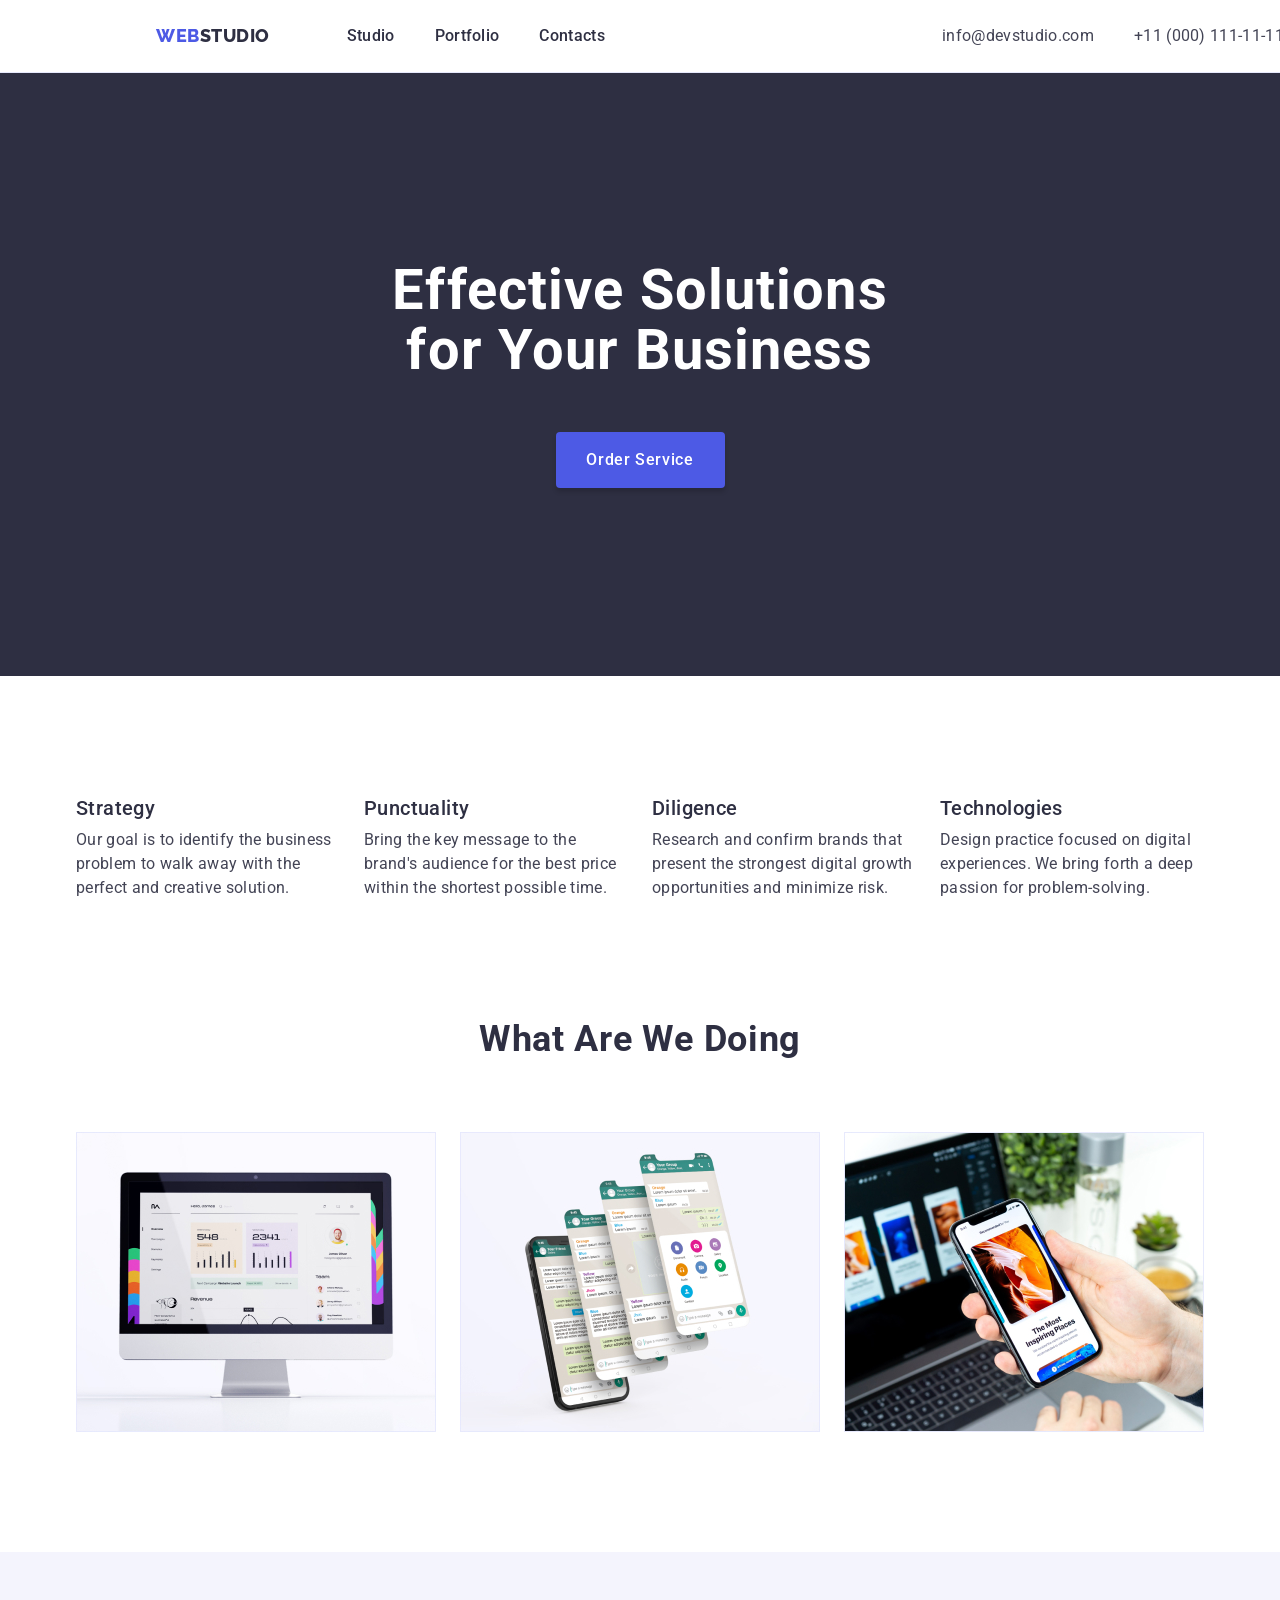
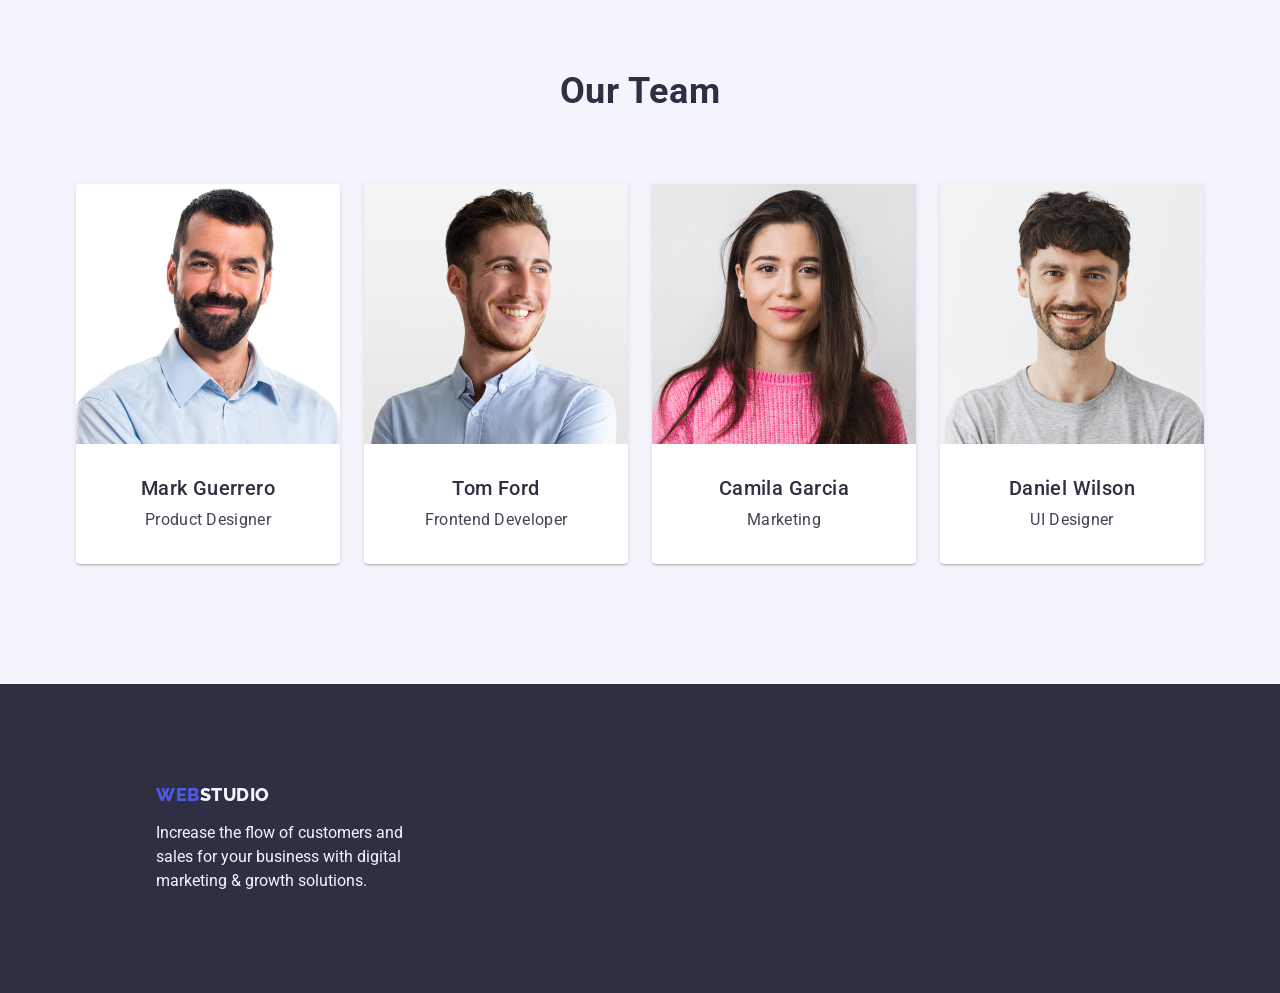
==== index.html @ f2a51d84 "Initial commit" ====
<!DOCTYPE html>
<html lang="en">
  <head>
    <meta charset="UTF-8" />
    <meta http-equiv="X-UA-Compatible" content="IE=edge" />
    <meta name="viewport" content="width=device-width, initial-scale=1.0" />
    <title>Document</title>
    <link rel="preconnect" href="https://fonts.googleapis.com" />
    <link rel="preconnect" href="https://fonts.gstatic.com" crossorigin />
    <link
      href="https://fonts.googleapis.com/css2?family=Montserrat:wght@400;700&family=Raleway:wght@800&family=Roboto:wght@400;500;700&display=swap"
      rel="stylesheet"
    />
    <link
      rel="stylesheet"
      href="https://cdnjs.cloudflare.com/ajax/libs/modern-normalize/1.0.0/modern-normalize.min.css"
    />

    <link rel="stylesheet" href="./css/styles.css" />
  </head>
  <body>
    <header class="header">
      <div class="container header-flex">
        <nav class="nav-flex">
          <a class="nav logo link" href="./index.html">
            Web<span class="studio">Studio</span>
          </a>
          <ul class="list menu-flex">
            <li>
              <a class="nav link" href="./index.html">Studio</a>
            </li>
            <li>
              <a class="nav link" href="./portfolio.html">Portfolio</a>
            </li>
            <li>
              <a class="nav link" href="">Contacts</a>
            </li>
          </ul>
        </nav>
        <address class="address address-flex">
          <ul class="list address-flex">
            <li>
              <a class="address link nav" href="mailto:info@devstudio.com">
                info@devstudio.com</a
              >
            </li>
            <li>
              <a class="address link nav" href="tel:+110001111111">
                +11 (000) 111-11-11
              </a>
            </li>
          </ul>
        </address>
      </div>
    </header>
    <main>
      <section class="hero">
        <div class="container">
          <h1 class="slogan">Effective Solutions for Your Business</h1>
          <button class="button" type="button">Order Service</button>
        </div>
      </section>
      <section class="feature">
        <div class="container">
          <h2 hidden class="about">About</h2>
          <ul class="list about-flex">
            <li class="feature-list">
              <h3 class="subtitle">Strategy</h3>
              <p class="text">
                Our goal is to identify the business problem to walk away with
                the perfect and creative solution.
              </p>
            </li>
            <li class="feature-list">
              <h3 class="subtitle">Punctuality</h3>
              <p class="text">
                Bring the key message to the brand's audience for the best price
                within the shortest possible time.
              </p>
            </li>
            <li class="feature-list">
              <h3 class="subtitle">Diligence</h3>
              <p class="text">
                Research and confirm brands that present the strongest digital
                growth opportunities and minimize risk.
              </p>
            </li>
            <li class="feature-list">
              <h3 class="subtitle">Technologies</h3>
              <p class="text">
                Design practice focused on digital experiences. We bring forth a
                deep passion for problem-solving.
              </p>
            </li>
          </ul>
        </div>
      </section>
      <section class="what">
        <div class="container">
          <h2 class="mein-text">What are we doing</h2>
          <ul class="list">
            <li class="what-list">
              <img src="./images/Rectangle71.jpg" alt="computer" width="360" />
            </li>
            <li class="what-list">
              <img
                src="./images/Rectangle71(1).jpg"
                alt="telephones"
                width="360"
              />
            </li>
            <li class="what-list">
              <img src="./images/Rectangle71(2).jpg" alt="phone" width="360" />
            </li>
          </ul>
        </div>
      </section>
      <section class="section-three">
        <div class="container">
          <h2 class="mein-text">Our Team</h2>
          <ul class="list">
            <li class="fotos">
              <img src="./images/img.jpg" alt="Mark-Guerrero" width="264" />
              <div class="team-card">
                <h3 class="subtitle">Mark Guerrero</h3>
                <p class="team-text">Product Designer</p>
              </div>
            </li>
            <li class="fotos">
              <img src="./images/img(1).jpg" alt="Tom-Ford" width="264" />
              <div class="team-card">
                <h3 class="subtitle">Tom Ford</h3>
                <p class="team-text">Frontend Developer</p>
              </div>
            </li>
            <li class="fotos">
              <img src="./images/img(2).jpg" alt="Camila-Garcia" width="264" />
              <div class="team-card">
                <h3 class="subtitle">Camila Garcia</h3>
                <p class="team-text">Marketing</p>
              </div>
            </li>
            <li class="fotos">
              <img src="./images/img(3).jpg" alt="Daniez-Wilson" width="264" />
              <div class="team-card">
                <h3 class="subtitle">Daniel Wilson</h3>
                <p class="team-text">UI Designer</p>
              </div>
            </li>
          </ul>
        </div>
      </section>
    </main>
    <footer class="footer">
      <div class="container">
        <a class="nav logo link" href="./index.html">
          Web<span class="studio">Studio</span>
        </a>
        <p class="footer-text">
          Increase the flow of customers and sales for your business with
          digital marketing & growth solutions.
        </p>
      </div>
    </footer>
  </body>
</html>
---- css/styles.css ----
:root {
  --head-color: #2e2f42;
  --text-color: #434455;
  --button-color: #4d5ae5;
  --fon-color: #2e2f42;
  --border: #e7e9fc;
}

body {
  background: #ffffff;
  font-family: "Roboto", sans-serif;
  color: var(--text-color);
}
html {
  box-sizing: border-box;
}
*,
*::before,
*::after {
  box-sizing: inherit;
}
h1,
h2,
h3,
h4,
h5,
h6,
p,
ul {
  margin: 0%;
  padding: 0%;
}
.container {
  max-width: 1158px;
  padding-left: 15px;
  padding-right: 15px;
  margin: 0 auto;
}
img {
  display: block;
  max-width: 100%;
}
header {
  /* padding: 24px 0; */
  min-width: 1440px;
}
.header {
  border-bottom: 1px solid #e7e9fc;
  padding: 24px 0;
}
.menu-flex li:not(:last-child) {
  margin-right: 40px;
}
.list {
  list-style: none;
}
.nav:focus,
.nav:hover {
  color: #404bbf;
}
.nav-flex,
.address-flex,
.menu-flex,
.header-flex {
  display: flex;
  align-items: center;
}

/* Logo */
.logo {
  flex-direction: row;
  font-family: "Raleway", sans-serif;
  font-style: normal;
  font-weight: 800;
  font-size: 18px;
  line-height: 1.17;
  display: flex;
  align-items: center;
  letter-spacing: 0.03em;
  text-transform: uppercase;
  color: var(--button-color);
  margin-right: 76px;
}

.studio {
  color: var(--fon-color);
  width: 71px;
  height: 21px;
}
.link {
  text-decoration: none;
  font-weight: 800;
  font-size: 18px;
  line-height: 1.17;
  letter-spacing: 0.03em;
  color: var(--button-color);
}
ul .nav {
  color: var(--head-color);
  font-family: "Roboto";
  font-style: normal;
  font-weight: 500;
  font-size: 16px;
  line-height: 1.5;
  letter-spacing: 0.02em;
  list-style: none;
}
.menu-flex .nav {
  padding: 24px 0;
}
address .address {
  font-family: "Roboto";
  font-style: normal;
  font-weight: 400;
  font-size: 16px;
  line-height: 24px;
  letter-spacing: 0.02em;
  color: var(--text-color);
}
address {
  font-style: normal;
  margin-left: auto;
}

.address-flex li:not(:last-child) {
  margin-right: 40px;
}
.slogan {
  color: #ffffff;
  font-family: "Roboto";
  font-style: normal;
  font-weight: 700;
  font-size: 56px;
  line-height: 1.07;
  text-align: center;
  letter-spacing: 0.02em;

  max-width: 496px;
  height: 120px;
  left: 472px;
  top: 188px;
  margin: auto;
}
.hero {
  padding: 188px 0;
  background: var(--fon-color);
}
.button {
  display: block;
  background: var(--button-color);
  box-shadow: 0px 4px 4px rgba(0, 0, 0, 0.15);
  border-radius: 4px;
  color: #ffffff;
  cursor: pointer;
  font-family: "Roboto", sans-serif;
  font-style: normal;
  font-weight: 500;
  font-size: 16px;
  line-height: 24px;
  align-items: center;
  letter-spacing: 0.04em;
  min-width: 169px;
  height: 56px;
  left: 636px;
  top: 356px;
  border: none;
  margin: auto;
  margin-top: 51px;
}
.button:hover,
.button:focus {
  background-color: #404bbf;
}
.feature {
  padding: 120px 0;
}
.about-flex {
  display: flex;
}
.about-flex li:not(:last-child) {
  margin-right: 24px;
}
.subtitle {
  font-style: normal;
  font-weight: 500;
  font-size: 20px;
  line-height: 24px;
  color: var(--head-color);
  letter-spacing: 0.02em;
  line-height: 1.2;
  margin-bottom: 8px;
}
.text {
  font-style: normal;
  font-weight: 400;
  font-size: 16px;
  line-height: 1.2;
  color: var(--text-color);
  letter-spacing: 0.02em;
  line-height: 1.5;
  width: 264px;
}
.what {
  padding-bottom: 120px;
}

.what ul {
  display: flex;
}

.what li:not(:last-child) {
  margin-right: 24px;
}
.section-three ul {
  display: flex;
}
.section-three li:not(:last-child) {
  margin-right: 24px;
}

.section-three li {
  height: 380px;
}
.section-three {
  background-color: #f4f4fd;
  padding: 120px 0;
  min-height: 732px;
  text-align: center;
}

.section-three .mein-text {
  margin-bottom: 72px;
}

.fotos .subtitle {
  margin-bottom: 8px;
}
.team-card {
  padding: 32px 16px;
}
.team-text {
  font-weight: 400;
  font-size: 16px;
  line-height: 24px;
  text-align: center;
  letter-spacing: 0.02em;
  color: var(--text-color);
}
.team-subtitle {
  font-weight: 500;
  font-size: 20px;
  line-height: 24px;
  text-align: center;
  letter-spacing: 0.02em;
  color: var(--fon-color);
}
.mein-text {
  color: var(--fon-color);
  font-style: normal;
  font-weight: 700;
  font-size: 36px;
  line-height: 1.11;
  text-align: center;
  letter-spacing: 0.02em;
  text-transform: capitalize;
  margin-bottom: 72px;
}
.fotos {
  background-color: #ffffff;
  border-radius: 0px 0px 4px 4px;
  flex-basis: calc((100% - 72px) / 4);
  box-shadow: 0px 1px 6px rgba(46, 47, 66, 0.08),
    0px 1px 1px rgba(46, 47, 66, 0.16), 0px 2px 1px rgba(46, 47, 66, 0.08);
}
.footer {
  background-color: var(--fon-color);
  padding: 100px 0;
  min-width: 1440px;
}
.footer .logo {
  display: inline-block;
  margin-bottom: 16px;
}

.footer-text {
  font-style: normal;
  font-weight: 400;
  font-size: 16px;
  line-height: 24px;
  color: #f4f4fd;
  width: 264px;
}
footer .studio {
  color: #f4f4fd;
}

/* Portfolio */

.section-buttons {
  display: flex;
  justify-content: center;
  margin-bottom: 72px;
}
.section-buttons li:not(:last-child) {
  margin-right: 24px;
}
.main-section {
  padding: 96px 0 120px;
}

.buttons {
  background: #f4f4fd;
  border: 1px solid var(--border);
  border-radius: 4px;
  justify-content: center;
  align-items: center;
  padding: 12px 24px;
  color: var(--button-color);
  cursor: pointer;
  font-family: "Roboto", sans-serif;
  font-style: normal;
  font-weight: 500;
  font-size: 16px;
  line-height: 24px;
  letter-spacing: 0.04em;
}
.buttons:hover,
.buttons:focus {
  color: #ffffff;
  background-color: #404bbf;
  border: 1px solid transparent;
}
.portfolio-fotos {
  display: flex;
  flex-wrap: wrap;
}

.portfolio-fotos li:not(:nth-child(3n)) {
  margin-right: 24px;
}
.portfolio-fotos li:not(:nth-last-child(-n + 3)) {
  margin-bottom: 48px;
}
.portfolio-fotos-card {
  padding: 32px 16px;
  border: 1px solid #e7e9fc;
  border-top: none;
}
.portfolio-list a {
  width: calc((100% - 48px) / 3);
}
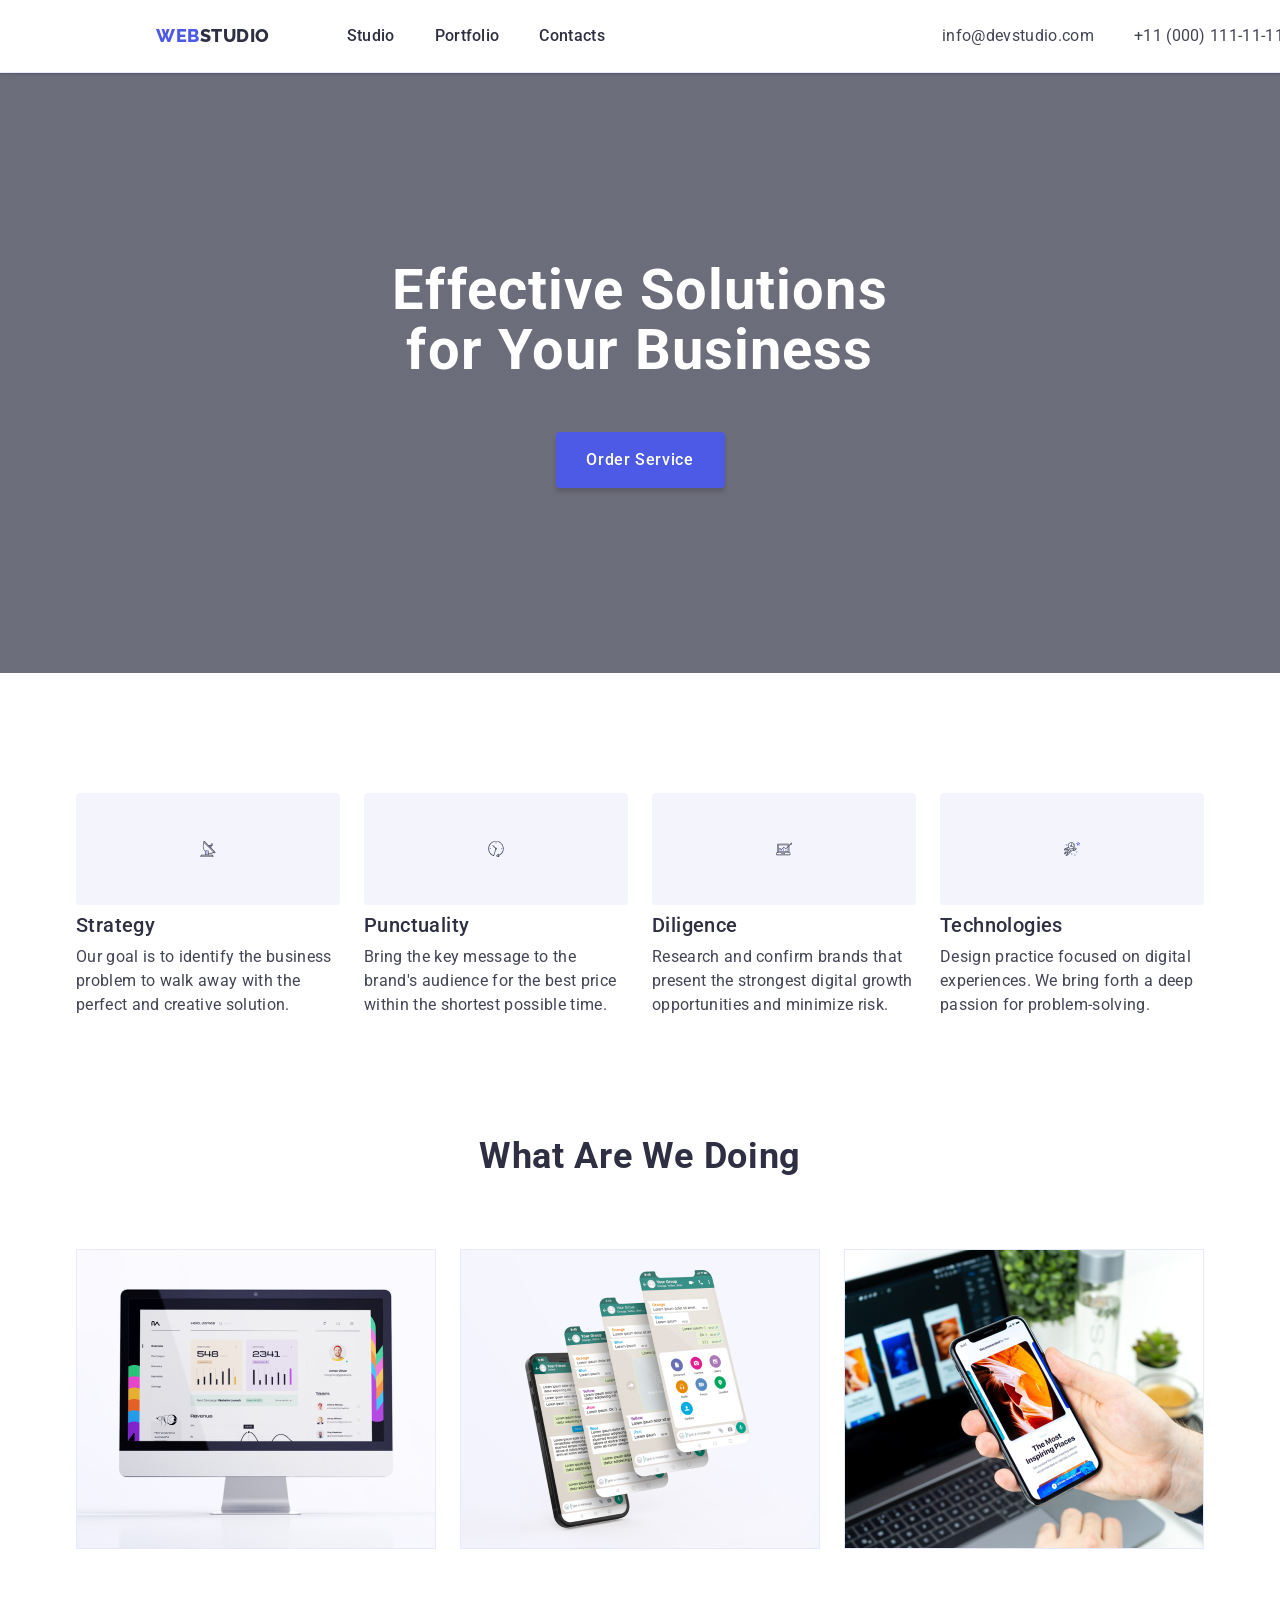
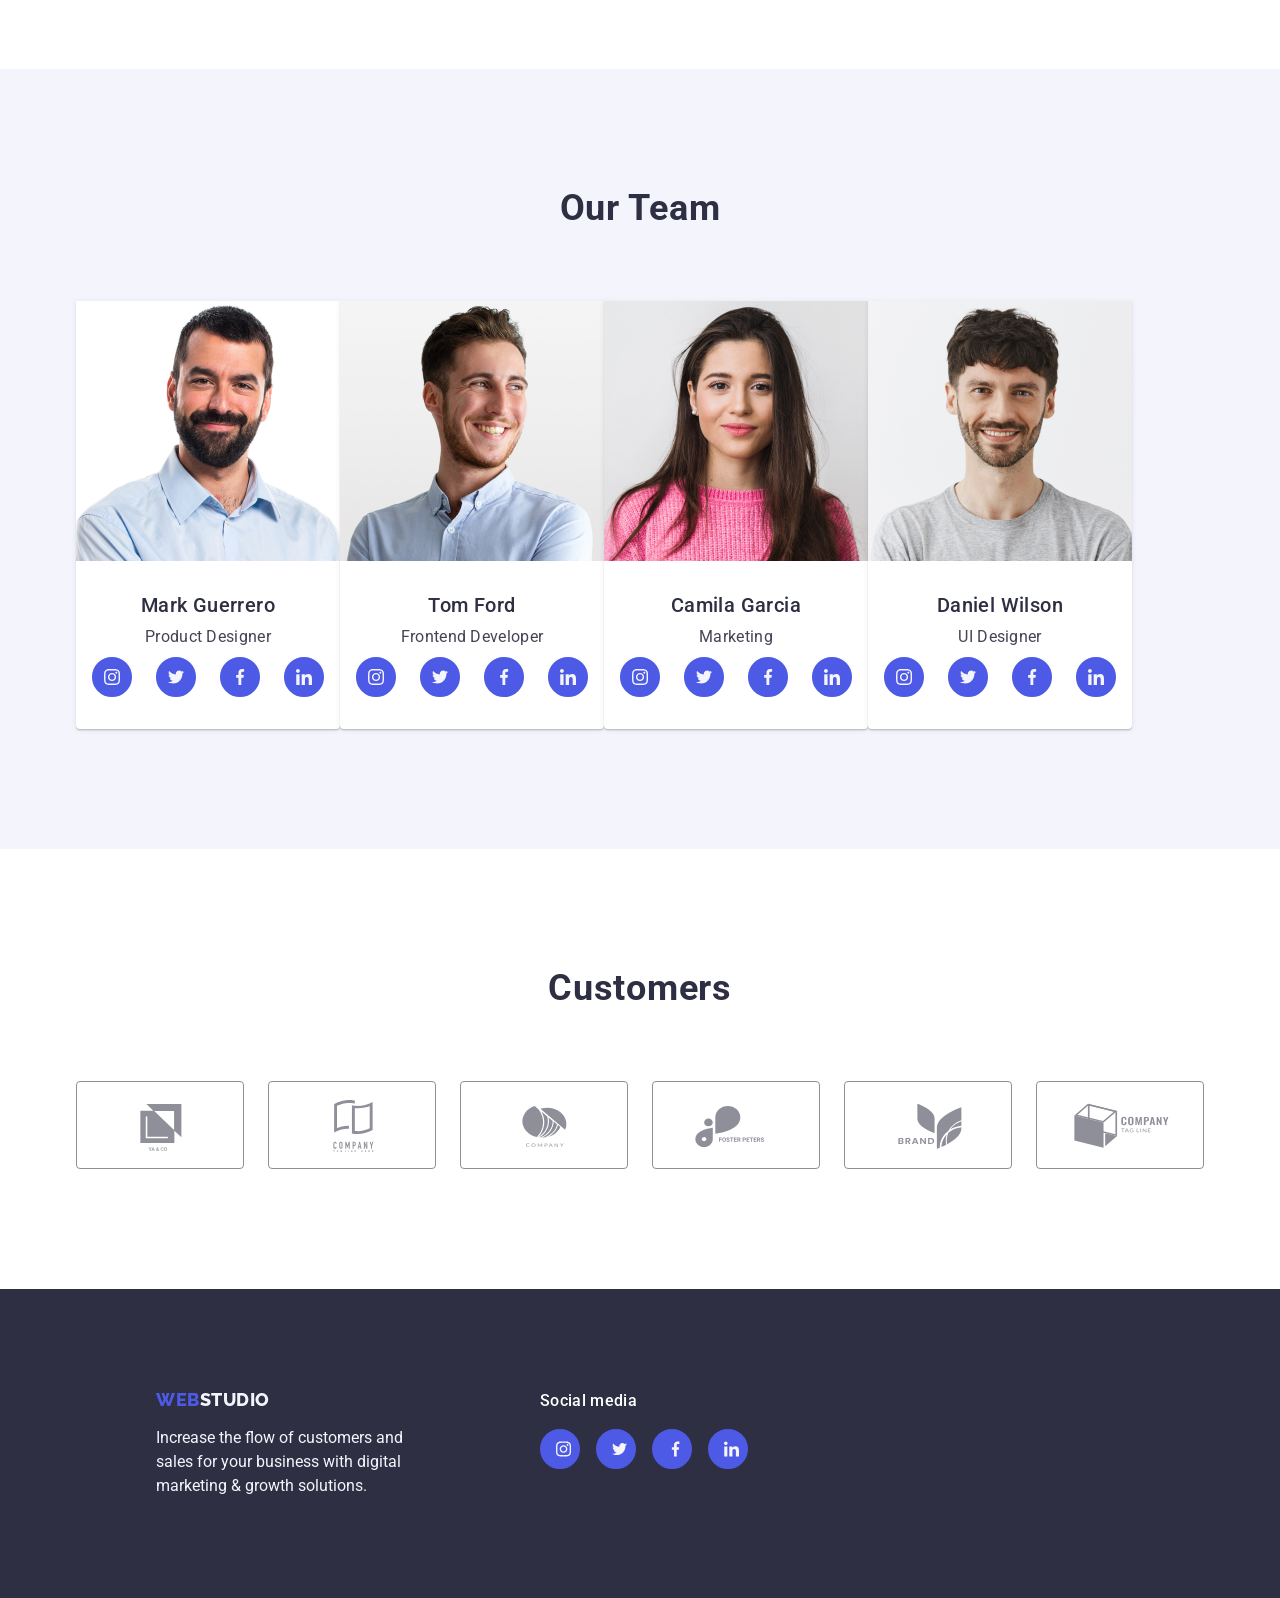
==== commit c0159be0: "sd" ====
--- a/index.html
+++ b/index.html
@@ -65,6 +65,11 @@
           <h2 hidden class="about">About</h2>
           <ul class="list about-flex">
             <li class="feature-list">
+              <div class="feature-svg">
+                <svg class="svg" width="64" height="64">
+                  <use href="./images/icons.svg#icon-antenna"></use>
+                </svg>
+              </div>
               <h3 class="subtitle">Strategy</h3>
               <p class="text">
                 Our goal is to identify the business problem to walk away with
@@ -72,6 +77,11 @@
               </p>
             </li>
             <li class="feature-list">
+              <div class="feature-svg">
+                <svg class="svg" width="64" height="64">
+                  <use href="./images/icons.svg#icon-clock"></use>
+                </svg>
+              </div>
               <h3 class="subtitle">Punctuality</h3>
               <p class="text">
                 Bring the key message to the brand's audience for the best price
@@ -79,6 +89,11 @@
               </p>
             </li>
             <li class="feature-list">
+              <div class="feature-svg">
+                <svg class="svg" width="64" height="64">
+                  <use href="./images/icons.svg#icon-diagram"></use>
+                </svg>
+              </div>
               <h3 class="subtitle">Diligence</h3>
               <p class="text">
                 Research and confirm brands that present the strongest digital
@@ -86,6 +101,11 @@
               </p>
             </li>
             <li class="feature-list">
+              <div class="feature-svg">
+                <svg class="svg" width="64" height="64">
+                  <use href="./images/icons.svg#icon-astronaut"></use>
+                </svg>
+              </div>
               <h3 class="subtitle">Technologies</h3>
               <p class="text">
                 Design practice focused on digital experiences. We bring forth a
@@ -124,6 +144,37 @@
               <div class="team-card">
                 <h3 class="subtitle">Mark Guerrero</h3>
                 <p class="team-text">Product Designer</p>
+
+                <ul class="traling-icons">
+                  <li class="team-icons">
+                    <a href="" class="traling-icons-link">
+                      <svg class="team-icons-svg" width="16" height="16">
+                        <use href="./images/icons.svg#icon-instagram"></use>
+                      </svg>
+                    </a>
+                  </li>
+                  <li class="team-icons">
+                    <a href="" class="traling-icons-link">
+                      <svg class="team-icons-svg" width="16" height="16">
+                        <use href="./images/icons.svg#icon-twitter"></use>
+                      </svg>
+                    </a>
+                  </li>
+                  <li class="team-icons">
+                    <a href="" class="traling-icons-link">
+                      <svg class="team-icons-svg" width="16" height="16">
+                        <use href="./images/icons.svg#icon-facebook"></use>
+                      </svg>
+                    </a>
+                  </li>
+                  <li class="team-icons">
+                    <a href="" class="traling-icons-link">
+                      <svg class="team-icons-svg" width="16" height="16">
+                        <use href="./images/icons.svg#icon-linkedin"></use>
+                      </svg>
+                    </a>
+                  </li>
+                </ul>
               </div>
             </li>
             <li class="fotos">
@@ -131,6 +182,37 @@
               <div class="team-card">
                 <h3 class="subtitle">Tom Ford</h3>
                 <p class="team-text">Frontend Developer</p>
+
+                <ul class="traling-icons">
+                  <li class="team-icons">
+                    <a href="" class="traling-icons-link">
+                      <svg class="team-icons-svg" width="16" height="16">
+                        <use href="./images/icons.svg#icon-instagram"></use>
+                      </svg>
+                    </a>
+                  </li>
+                  <li class="team-icons">
+                    <a href="" class="traling-icons-link">
+                      <svg class="team-icons-svg" width="16" height="16">
+                        <use href="./images/icons.svg#icon-twitter"></use>
+                      </svg>
+                    </a>
+                  </li>
+                  <li class="team-icons">
+                    <a href="" class="traling-icons-link">
+                      <svg class="team-icons-svg" width="16" height="16">
+                        <use href="./images/icons.svg#icon-facebook"></use>
+                      </svg>
+                    </a>
+                  </li>
+                  <li class="team-icons">
+                    <a href="" class="traling-icons-link">
+                      <svg class="team-icons-svg" width="16" height="16">
+                        <use href="./images/icons.svg#icon-linkedin"></use>
+                      </svg>
+                    </a>
+                  </li>
+                </ul>
               </div>
             </li>
             <li class="fotos">
@@ -138,6 +220,37 @@
               <div class="team-card">
                 <h3 class="subtitle">Camila Garcia</h3>
                 <p class="team-text">Marketing</p>
+
+                <ul class="traling-icons">
+                  <li class="team-icons">
+                    <a href="" class="traling-icons-link">
+                      <svg class="team-icons-svg" width="16" height="16">
+                        <use href="./images/icons.svg#icon-instagram"></use>
+                      </svg>
+                    </a>
+                  </li>
+                  <li class="team-icons">
+                    <a href="" class="traling-icons-link">
+                      <svg class="team-icons-svg" width="16" height="16">
+                        <use href="./images/icons.svg#icon-twitter"></use>
+                      </svg>
+                    </a>
+                  </li>
+                  <li class="team-icons">
+                    <a href="" class="traling-icons-link">
+                      <svg class="team-icons-svg" width="16" height="16">
+                        <use href="./images/icons.svg#icon-facebook"></use>
+                      </svg>
+                    </a>
+                  </li>
+                  <li class="team-icons">
+                    <a href="" class="traling-icons-link">
+                      <svg class="team-icons-svg" width="16" height="16">
+                        <use href="./images/icons.svg#icon-linkedin"></use>
+                      </svg>
+                    </a>
+                  </li>
+                </ul>
               </div>
             </li>
             <li class="fotos">
@@ -145,7 +258,87 @@
               <div class="team-card">
                 <h3 class="subtitle">Daniel Wilson</h3>
                 <p class="team-text">UI Designer</p>
-              </div>
+
+                <ul class="traling-icons">
+                  <li class="team-icons">
+                    <a href="" class="traling-icons-link">
+                      <svg class="team-icons-svg" width="16" height="16">
+                        <use href="./images/icons.svg#icon-instagram"></use>
+                      </svg>
+                    </a>
+                  </li>
+                  <li class="team-icons">
+                    <a href="" class="traling-icons-link">
+                      <svg class="team-icons-svg" width="16" height="16">
+                        <use href="./images/icons.svg#icon-twitter"></use>
+                      </svg>
+                    </a>
+                  </li>
+                  <li class="team-icons">
+                    <a href="" class="traling-icons-link">
+                      <svg class="team-icons-svg" width="16" height="16">
+                        <use href="./images/icons.svg#icon-facebook"></use>
+                      </svg>
+                    </a>
+                  </li>
+                  <li class="team-icons">
+                    <a href="" class="traling-icons-link">
+                      <svg class="team-icons-svg" width="16" height="16">
+                        <use href="./images/icons.svg#icon-linkedin"></use>
+                      </svg>
+                    </a>
+                  </li>
+                </ul>
+              </div>
+            </li>
+          </ul>
+        </div>
+      </section>
+      <section class="customers">
+        <div class="container">
+          <h2 class="mein-text">Customers</h2>
+          <ul class="customers-img">
+            <li class="customers-list">
+              <a href="" class="customers-link">
+                <svg class="customers-svg" width="104" height="56">
+                  <use href="./images/icons.svg#icon-Logo-1"></use>
+                </svg>
+              </a>
+            </li>
+            <li class="customers-list">
+              <a href="" class="customers-link">
+                <svg class="customers-svg" width="104" height="56">
+                  <use href="./images/icons.svg#icon-Logo-2"></use>
+                </svg>
+              </a>
+            </li>
+            <li class="customers-list">
+              <a href="" class="customers-link">
+                <svg class="customers-svg" width="104" height="56">
+                  <use href="./images/icons.svg#icon-Logo-3"></use>
+                </svg>
+              </a>
+            </li>
+            <li class="customers-list">
+              <a href="" class="customers-link">
+                <svg class="customers-svg" width="104" height="56">
+                  <use href="./images/icons.svg#icon-Logo-4"></use>
+                </svg>
+              </a>
+            </li>
+            <li class="customers-list">
+              <a href="" class="customers-link">
+                <svg class="customers-svg" width="104" height="56">
+                  <use href="./images/icons.svg#icon-Logo-5"></use>
+                </svg>
+              </a>
+            </li>
+            <li class="customers-list">
+              <a href="" class="customers-link">
+                <svg class="customers-svg" width="104" height="56">
+                  <use href="./images/icons.svg#icon-Logo-6"></use>
+                </svg>
+              </a>
             </li>
           </ul>
         </div>
@@ -153,13 +346,48 @@
     </main>
     <footer class="footer">
       <div class="container">
-        <a class="nav logo link" href="./index.html">
-          Web<span class="studio">Studio</span>
-        </a>
-        <p class="footer-text">
-          Increase the flow of customers and sales for your business with
-          digital marketing & growth solutions.
-        </p>
+        <div class="logo-footer">
+          <a class="nav logo link" href="./index.html">
+            Web<span class="studio">Studio</span>
+          </a>
+          <p class="footer-text">
+            Increase the flow of customers and sales for your business with
+            digital marketing & growth solutions.
+          </p>
+        </div>
+        <div class="social-media">
+          <p class="footer-social-media">Social media</p>
+          <ul class="icons-footer">
+            <li class="icons-footer-list">
+              <a href="" class="social-media-link">
+                <svg class="icons-svg-footer" width="24" height="24">
+                  <use href="./images/icons.svg#icon-instagram"></use>
+                </svg>
+              </a>
+            </li>
+            <li class="icons-footer-list">
+              <a href="" class="social-media-link">
+                <svg class="icons-svg-footer" width="24" height="24">
+                  <use href="./images/icons.svg#icon-twitter"></use>
+                </svg>
+              </a>
+            </li>
+            <li class="icons-footer-list">
+              <a href="" class="social-media-link">
+                <svg class="icons-svg-footer" width="24" height="24">
+                  <use href="./images/icons.svg#icon-facebook"></use>
+                </svg>
+              </a>
+            </li>
+            <li class="icons-footer-list">
+              <a href="" class="social-media-link">
+                <svg class="icons-svg-footer" width="24" height="24">
+                  <use href="./images/icons.svg#icon-linkedin"></use>
+                </svg>
+              </a>
+            </li>
+          </ul>
+        </div>
       </div>
     </footer>
   </body>
--- a/css/styles.css
+++ b/css/styles.css
@@ -4,6 +4,10 @@
   --button-color: #4d5ae5;
   --fon-color: #2e2f42;
   --border: #e7e9fc;
+  --fon-gray: #f4f4fd;
+  --hover: #404bbf;
+  --icons: #f4f4fd;
+  --icons-customers: #8e8f99;
 }
 
 body {
@@ -47,11 +51,14 @@
 .header {
   border-bottom: 1px solid #e7e9fc;
   padding: 24px 0;
+  box-shadow: 0px 2px 1px rgba(46, 47, 66, 0.08),
+    0px 1px 1px rgba(46, 47, 66, 0.16), 0px 1px 6px rgba(46, 47, 66, 0.08);
 }
 .menu-flex li:not(:last-child) {
   margin-right: 40px;
 }
-.list {
+.list,
+li {
   list-style: none;
 }
 .nav:focus,
@@ -143,7 +150,15 @@
 }
 .hero {
   padding: 188px 0;
-  background: var(--fon-color);
+  max-width: 1440px;
+  height: 600px;
+  margin: auto;
+  background: linear-gradient(rgba(46, 47, 66, 0.7), rgba(46, 47, 66, 0.7)),
+    url(../images/people-office.jpg);
+
+  background-repeat: no-repeat;
+  background-position: center;
+  background-size: cover;
 }
 .button {
   display: block;
@@ -190,6 +205,21 @@
   line-height: 1.2;
   margin-bottom: 8px;
 }
+.feature-svg {
+  display: flex;
+  align-items: center;
+  justify-content: center;
+  height: 112px;
+  background-color: var(--fon-gray);
+  border-radius: 4px;
+  margin-bottom: 8px;
+}
+.svg {
+  display: block;
+  width: 264px;
+  padding: 24px 100px;
+}
+
 .text {
   font-style: normal;
   font-weight: 400;
@@ -214,13 +244,7 @@
 .section-three ul {
   display: flex;
 }
-.section-three li:not(:last-child) {
-  margin-right: 24px;
-}
-
-.section-three li {
-  height: 380px;
-}
+
 .section-three {
   background-color: #f4f4fd;
   padding: 120px 0;
@@ -236,6 +260,7 @@
   margin-bottom: 8px;
 }
 .team-card {
+  max-height: 200px;
   padding: 32px 16px;
 }
 .team-text {
@@ -245,6 +270,7 @@
   text-align: center;
   letter-spacing: 0.02em;
   color: var(--text-color);
+  margin-bottom: 8px;
 }
 .team-subtitle {
   font-weight: 500;
@@ -271,12 +297,119 @@
   flex-basis: calc((100% - 72px) / 4);
   box-shadow: 0px 1px 6px rgba(46, 47, 66, 0.08),
     0px 1px 1px rgba(46, 47, 66, 0.16), 0px 2px 1px rgba(46, 47, 66, 0.08);
-}
+  width: 264px;
+}
+.traling-icons {
+  display: flex;
+  justify-content: center;
+  gap: 24px;
+}
+.traling-icons-link {
+  display: flex;
+  justify-content: center;
+  border: 9px solid var(--button-color);
+  background-color: var(--button-color);
+  border-radius: 50%;
+  fill: var(--icons);
+  width: 100%;
+  height: 100%;
+  align-items: center;
+}
+.team-icons {
+  width: 40px;
+  height: 40px;
+  border-radius: 50%;
+}
+
+.traling-icons-link:hover,
+.traling-icons-link:focus {
+  background-color: var(--hover);
+  border-color: var(--hover);
+}
+
+/* п"ята секція  */
+.customers {
+  padding: 120px 0;
+}
+
+.customers-img {
+  display: flex;
+  justify-content: center;
+  gap: 24px;
+}
+.customers-list {
+  width: 168px;
+  height: 88px;
+}
+.customers-link {
+  width: 100%;
+  height: 100%;
+  border: 1px solid #8e8f99;
+  border-radius: 4px;
+  display: flex;
+  align-items: center;
+  justify-content: center;
+  color: #8e8f99;
+}
+.customers-svg {
+  width: 104px;
+  height: 56px;
+  fill: currentColor;
+}
+.customers-link:hover,
+.customers-link:focus {
+  border-color: #404bbf;
+  color: #404bbf;
+}
+/* Футер */
+
 .footer {
   background-color: var(--fon-color);
   padding: 100px 0;
   min-width: 1440px;
 }
+.footer .container {
+  display: flex;
+  align-items: baseline;
+}
+.logo-footer {
+  margin-right: 120px;
+}
+
+.icons-footer-list:hover,
+.icons-footer-list:focus {
+  background-color: #31d0aa;
+}
+.icons-footer {
+  gap: 16px;
+  display: flex;
+  align-items: center;
+  justify-content: center;
+}
+.icons-svg-footer {
+  margin-left: 7px;
+  fill: var(--icons);
+}
+.social-media-link {
+  width: 100%;
+  height: 100%;
+  background-color: var(--button-color);
+  border-radius: 50%;
+  display: flex;
+  align-items: center;
+  justify-content: center;
+  border: 9px solid var(--button-color);
+  fill: var(--icons);
+}
+.social-media-link:hover,
+.social-media-link:focus {
+  background-color: #31d0aa;
+  border-color: #31d0aa;
+}
+
+.footer .container {
+  display: flex;
+}
 .footer .logo {
   display: inline-block;
   margin-bottom: 16px;
@@ -292,6 +425,22 @@
 }
 footer .studio {
   color: #f4f4fd;
+}
+.social-media {
+  font-weight: 500;
+  font-size: 16px;
+  line-height: 24px;
+  color: #ffffff;
+}
+.footer-social-media {
+  margin-bottom: 16px;
+  letter-spacing: 0.02em;
+}
+
+.icons-footer-list {
+  border-radius: 50%;
+  width: 40px;
+  height: 40px;
 }
 
 /* Portfolio */
@@ -329,6 +478,8 @@
   color: #ffffff;
   background-color: #404bbf;
   border: 1px solid transparent;
+  box-shadow: 0px 3px 1px rgba(0, 0, 0, 0.1), 0px 2px 1px rgba(0, 0, 0, 0.08),
+    0px 2px 2px rgba(0, 0, 0, 0.12);
 }
 .portfolio-fotos {
   display: flex;
@@ -348,4 +499,11 @@
 }
 .portfolio-list a {
   width: calc((100% - 48px) / 3);
-}
+  display: block;
+  width: 100%;
+}
+.portfolio-fotos .link:hover,
+.portfolio-fotos .link:focus {
+  box-shadow: 0px 1px 6px rgba(46, 47, 66, 0.08),
+    0px 1px 1px rgba(46, 47, 66, 0.16), 0px 2px 1px rgba(46, 47, 66, 0.08);
+}
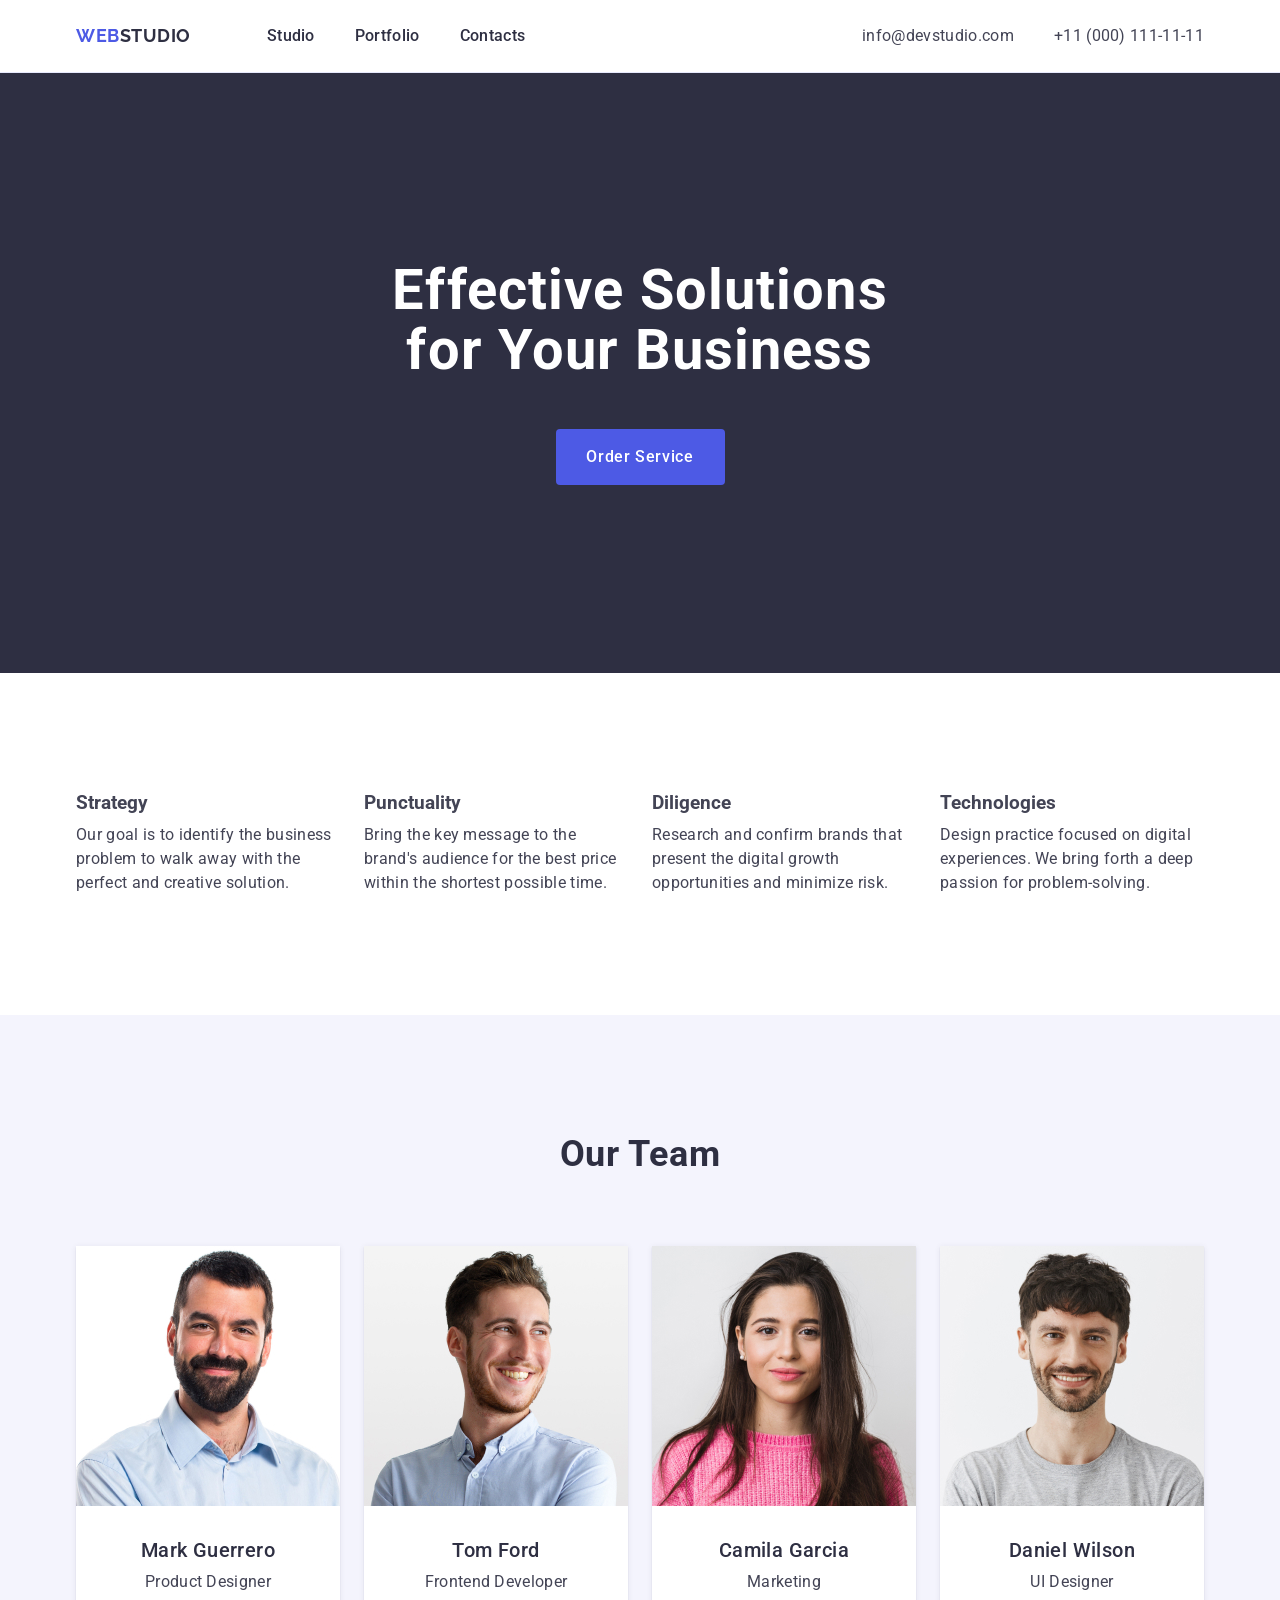
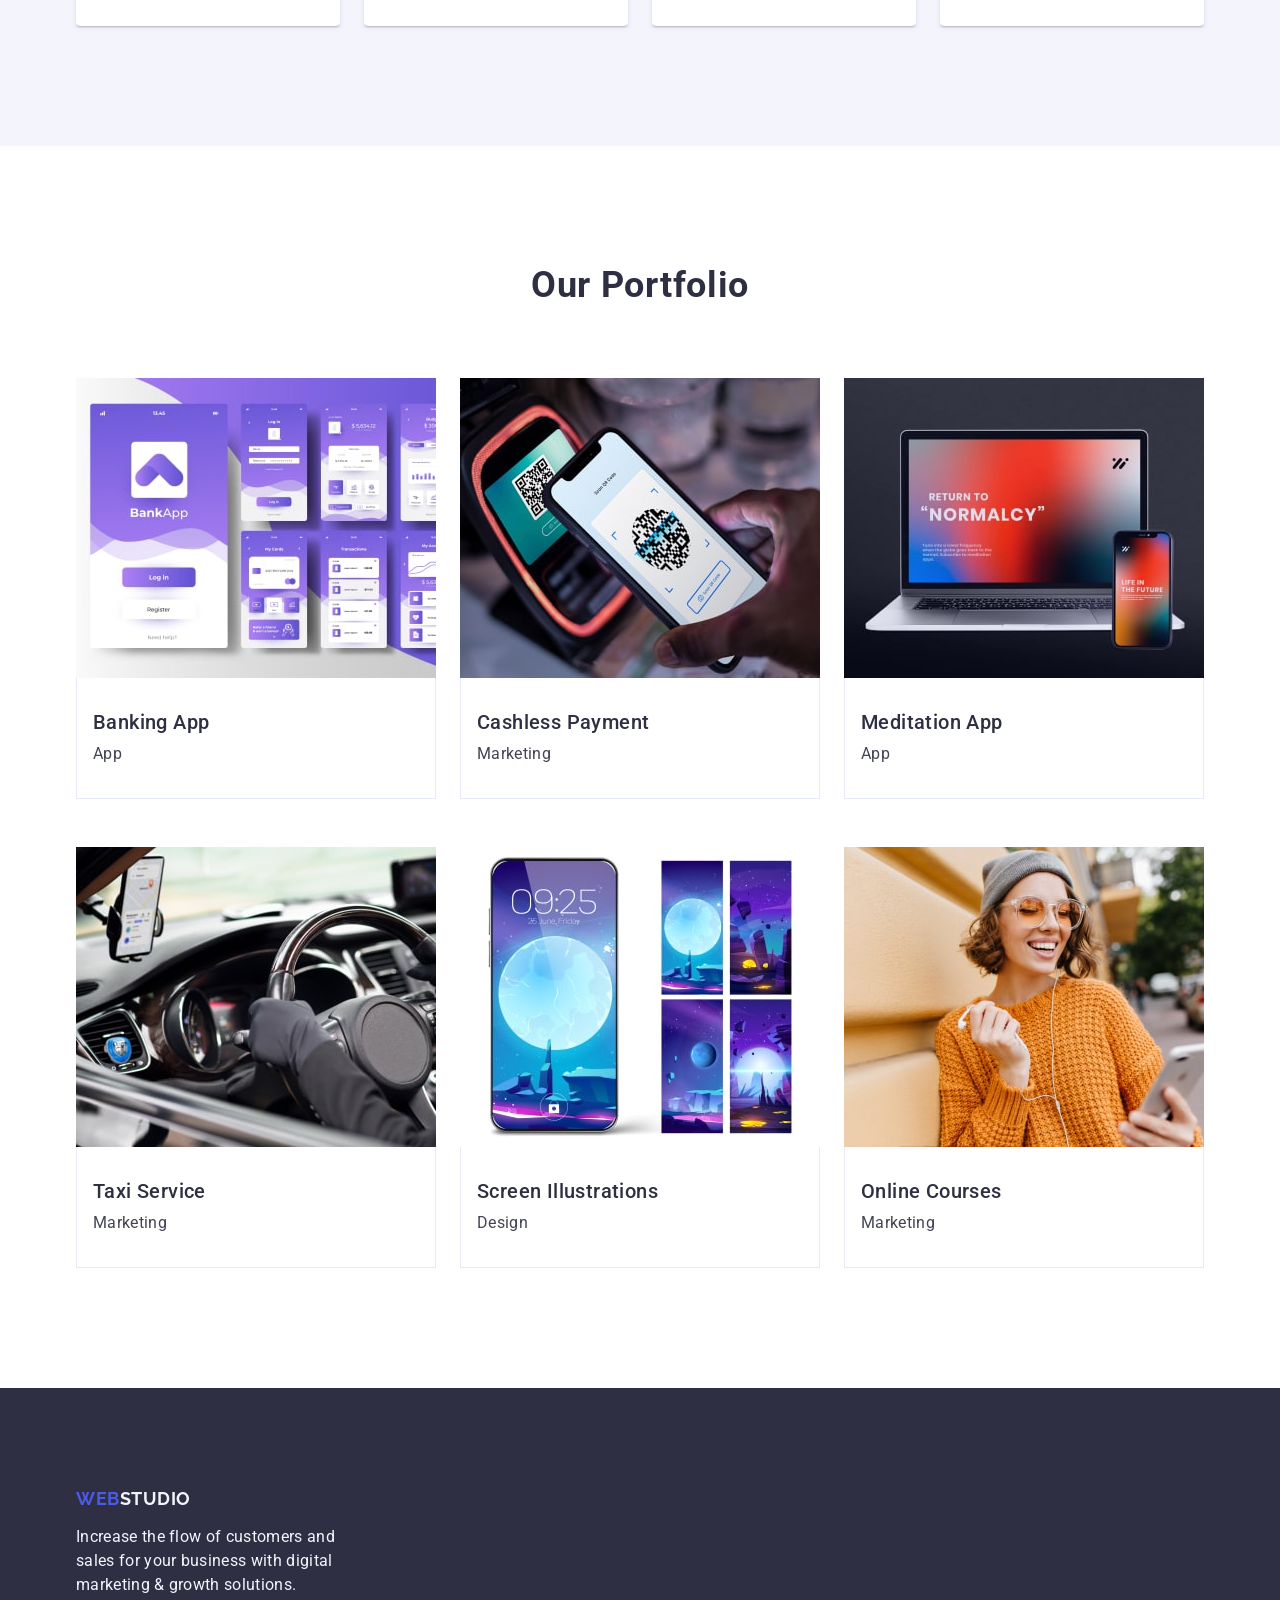
==== commit 864dc700: "Initial commit" ====
--- a/index.html
+++ b/index.html
@@ -2,112 +2,100 @@
 <html lang="en">
   <head>
     <meta charset="UTF-8" />
-    <meta http-equiv="X-UA-Compatible" content="IE=edge" />
     <meta name="viewport" content="width=device-width, initial-scale=1.0" />
     <title>Document</title>
     <link rel="preconnect" href="https://fonts.googleapis.com" />
     <link rel="preconnect" href="https://fonts.gstatic.com" crossorigin />
     <link
-      href="https://fonts.googleapis.com/css2?family=Montserrat:wght@400;700&family=Raleway:wght@800&family=Roboto:wght@400;500;700&display=swap"
+      href="https://fonts.googleapis.com/css2?family=Raleway:wght@700&family=Roboto:wght@400;500;700&display=swap"
       rel="stylesheet"
     />
     <link
       rel="stylesheet"
-      href="https://cdnjs.cloudflare.com/ajax/libs/modern-normalize/1.0.0/modern-normalize.min.css"
+      href="https://cdn.jsdelivr.net/npm/modern-normalize@2.0.0/modern-normalize.min.css"
     />
-
     <link rel="stylesheet" href="./css/styles.css" />
   </head>
   <body>
     <header class="header">
-      <div class="container header-flex">
-        <nav class="nav-flex">
-          <a class="nav logo link" href="./index.html">
-            Web<span class="studio">Studio</span>
-          </a>
-          <ul class="list menu-flex">
-            <li>
-              <a class="nav link" href="./index.html">Studio</a>
-            </li>
-            <li>
-              <a class="nav link" href="./portfolio.html">Portfolio</a>
-            </li>
-            <li>
-              <a class="nav link" href="">Contacts</a>
+      <div class="container header-container">
+
+  <!-- Header -->
+        <nav class="nav">
+          <a class="logo-web header-logo" href="./index.html"
+            >Web<span class="logo-studio">Studio</span></a
+          >
+
+          <ul class="menu-list">
+            <li class="menu-item">
+              <a class="menu-link" href="./index.html">Studio</a>
+            </li>
+            <li class="menu-item">
+              <a class="menu-link" href="">Portfolio</a>
+            </li>
+            <li class="menu-item">
+              <a class="menu-link" href="">Contacts</a>
             </li>
           </ul>
         </nav>
-        <address class="address address-flex">
-          <ul class="list address-flex">
-            <li>
-              <a class="address link nav" href="mailto:info@devstudio.com">
-                info@devstudio.com</a
+        <address class="address">
+          <ul class="contacts-list">
+            <li class="contacts-item">
+              <a class="contacts-info" href="mailto:info@devstudio.com"
+                >info@devstudio.com</a
               >
             </li>
-            <li>
-              <a class="address link nav" href="tel:+110001111111">
-                +11 (000) 111-11-11
-              </a>
+            <li class="contacts-item">
+              <a class="contacts-info" href="tel:+110001111111"
+                >+11 (000) 111-11-11</a
+              >
             </li>
           </ul>
         </address>
       </div>
     </header>
-    <main>
+
+<!-- HERO -->
+
+    <main class="main">
+    
       <section class="hero">
         <div class="container">
-          <h1 class="slogan">Effective Solutions for Your Business</h1>
+          <h1 class="hero-title">Effective Solutions for Your Business</h1>
           <button class="button" type="button">Order Service</button>
         </div>
       </section>
-      <section class="feature">
-        <div class="container">
-          <h2 hidden class="about">About</h2>
-          <ul class="list about-flex">
-            <li class="feature-list">
-              <div class="feature-svg">
-                <svg class="svg" width="64" height="64">
-                  <use href="./images/icons.svg#icon-antenna"></use>
-                </svg>
-              </div>
-              <h3 class="subtitle">Strategy</h3>
-              <p class="text">
+    
+<!-- Section-one -->
+
+      <section class="section-one">
+        <div class="container section-one-container">
+          <h2 class="visually-hidden">Team's values</h2>
+          <ul class="section-one-list">
+            <li class="section-one-item">
+              <h3 class="section-one-text">Strategy</h3>
+              <p class="section-text">
                 Our goal is to identify the business problem to walk away with
                 the perfect and creative solution.
               </p>
             </li>
-            <li class="feature-list">
-              <div class="feature-svg">
-                <svg class="svg" width="64" height="64">
-                  <use href="./images/icons.svg#icon-clock"></use>
-                </svg>
-              </div>
-              <h3 class="subtitle">Punctuality</h3>
-              <p class="text">
+            <li class="section-one-item">
+              <h3 class="section-one-text">Punctuality</h3>
+              <p class="section-text">
                 Bring the key message to the brand's audience for the best price
                 within the shortest possible time.
               </p>
             </li>
-            <li class="feature-list">
-              <div class="feature-svg">
-                <svg class="svg" width="64" height="64">
-                  <use href="./images/icons.svg#icon-diagram"></use>
-                </svg>
-              </div>
-              <h3 class="subtitle">Diligence</h3>
-              <p class="text">
-                Research and confirm brands that present the strongest digital
-                growth opportunities and minimize risk.
-              </p>
-            </li>
-            <li class="feature-list">
-              <div class="feature-svg">
-                <svg class="svg" width="64" height="64">
-                  <use href="./images/icons.svg#icon-astronaut"></use>
-                </svg>
-              </div>
-              <h3 class="subtitle">Technologies</h3>
-              <p class="text">
+            <li class="section-one-item">
+              <h3 class="section-one-text">Diligence</h3>
+              <p class="section-text">
+                Research and confirm brands that present the digital growth
+                opportunities and minimize risk.
+              </p>
+            </li>
+            <li class="section-one-item">
+              <h3 class="section-one-text">Technologies</h3>
+              <p class="section-text">
                 Design practice focused on digital experiences. We bring forth a
                 deep passion for problem-solving.
               </p>
@@ -115,279 +103,161 @@
           </ul>
         </div>
       </section>
-      <section class="what">
+
+      <!-- Section-two -->
+
+      <section class="section-two">
         <div class="container">
-          <h2 class="mein-text">What are we doing</h2>
-          <ul class="list">
-            <li class="what-list">
-              <img src="./images/Rectangle71.jpg" alt="computer" width="360" />
-            </li>
-            <li class="what-list">
-              <img
-                src="./images/Rectangle71(1).jpg"
-                alt="telephones"
-                width="360"
-              />
-            </li>
-            <li class="what-list">
-              <img src="./images/Rectangle71(2).jpg" alt="phone" width="360" />
-            </li>
-          </ul>
-        </div>
-      </section>
+          <h2 class="section-two-team">Our Team</h2>
+          <ul class="section-two-list">
+            <li class="section-two-item">
+              <img
+                src="./images/mark.jpg"
+                alt="Product Designer Photo"
+                width="264"
+                height="260"
+              />
+              <div class="section-two-container">
+                <h3 class="section-two-text">Mark Guerrero</h3>
+                <p class="section-two-photo">Product Designer</p>
+              </div>
+            </li>
+            <li class="section-two-item">
+              <img
+                src="./images/tom.jpg"
+                alt="Frontend Developer Photo"
+                width="264"
+                height="260"
+              />
+              <div class="section-two-container">
+                <h3 class="section-two-text">Tom Ford</h3>
+                <p class="section-two-photo">Frontend Developer</p>
+              </div>
+            </li>
+            <li class="section-two-item">
+              <img
+                src="./images/camila.jpg"
+                alt="Marketing Photo"
+                width="264"
+                height="260"
+              />
+              <div class="section-two-container">
+                <h3 class="section-two-text">Camila Garcia</h3>
+                <p class="section-two-photo">Marketing</p>
+              </div>
+            </li>
+            <li class="section-two-item">
+              <img
+                src="./images/daniel.jpg"
+                alt="UI Designer Photo"
+                width="264"
+                height="260"
+              />
+              <div class="section-two-container">
+                <h3 class="section-two-text">Daniel Wilson</h3>
+                <p class="section-two-photo">UI Designer</p>
+              </div>
+            </li>
+          </ul>
+        </div>
+      </section>
+    
+      <!-- Section-three -->
+
+
       <section class="section-three">
         <div class="container">
-          <h2 class="mein-text">Our Team</h2>
-          <ul class="list">
-            <li class="fotos">
-              <img src="./images/img.jpg" alt="Mark-Guerrero" width="264" />
-              <div class="team-card">
-                <h3 class="subtitle">Mark Guerrero</h3>
-                <p class="team-text">Product Designer</p>
-
-                <ul class="traling-icons">
-                  <li class="team-icons">
-                    <a href="" class="traling-icons-link">
-                      <svg class="team-icons-svg" width="16" height="16">
-                        <use href="./images/icons.svg#icon-instagram"></use>
-                      </svg>
-                    </a>
-                  </li>
-                  <li class="team-icons">
-                    <a href="" class="traling-icons-link">
-                      <svg class="team-icons-svg" width="16" height="16">
-                        <use href="./images/icons.svg#icon-twitter"></use>
-                      </svg>
-                    </a>
-                  </li>
-                  <li class="team-icons">
-                    <a href="" class="traling-icons-link">
-                      <svg class="team-icons-svg" width="16" height="16">
-                        <use href="./images/icons.svg#icon-facebook"></use>
-                      </svg>
-                    </a>
-                  </li>
-                  <li class="team-icons">
-                    <a href="" class="traling-icons-link">
-                      <svg class="team-icons-svg" width="16" height="16">
-                        <use href="./images/icons.svg#icon-linkedin"></use>
-                      </svg>
-                    </a>
-                  </li>
-                </ul>
-              </div>
-            </li>
-            <li class="fotos">
-              <img src="./images/img(1).jpg" alt="Tom-Ford" width="264" />
-              <div class="team-card">
-                <h3 class="subtitle">Tom Ford</h3>
-                <p class="team-text">Frontend Developer</p>
-
-                <ul class="traling-icons">
-                  <li class="team-icons">
-                    <a href="" class="traling-icons-link">
-                      <svg class="team-icons-svg" width="16" height="16">
-                        <use href="./images/icons.svg#icon-instagram"></use>
-                      </svg>
-                    </a>
-                  </li>
-                  <li class="team-icons">
-                    <a href="" class="traling-icons-link">
-                      <svg class="team-icons-svg" width="16" height="16">
-                        <use href="./images/icons.svg#icon-twitter"></use>
-                      </svg>
-                    </a>
-                  </li>
-                  <li class="team-icons">
-                    <a href="" class="traling-icons-link">
-                      <svg class="team-icons-svg" width="16" height="16">
-                        <use href="./images/icons.svg#icon-facebook"></use>
-                      </svg>
-                    </a>
-                  </li>
-                  <li class="team-icons">
-                    <a href="" class="traling-icons-link">
-                      <svg class="team-icons-svg" width="16" height="16">
-                        <use href="./images/icons.svg#icon-linkedin"></use>
-                      </svg>
-                    </a>
-                  </li>
-                </ul>
-              </div>
-            </li>
-            <li class="fotos">
-              <img src="./images/img(2).jpg" alt="Camila-Garcia" width="264" />
-              <div class="team-card">
-                <h3 class="subtitle">Camila Garcia</h3>
-                <p class="team-text">Marketing</p>
-
-                <ul class="traling-icons">
-                  <li class="team-icons">
-                    <a href="" class="traling-icons-link">
-                      <svg class="team-icons-svg" width="16" height="16">
-                        <use href="./images/icons.svg#icon-instagram"></use>
-                      </svg>
-                    </a>
-                  </li>
-                  <li class="team-icons">
-                    <a href="" class="traling-icons-link">
-                      <svg class="team-icons-svg" width="16" height="16">
-                        <use href="./images/icons.svg#icon-twitter"></use>
-                      </svg>
-                    </a>
-                  </li>
-                  <li class="team-icons">
-                    <a href="" class="traling-icons-link">
-                      <svg class="team-icons-svg" width="16" height="16">
-                        <use href="./images/icons.svg#icon-facebook"></use>
-                      </svg>
-                    </a>
-                  </li>
-                  <li class="team-icons">
-                    <a href="" class="traling-icons-link">
-                      <svg class="team-icons-svg" width="16" height="16">
-                        <use href="./images/icons.svg#icon-linkedin"></use>
-                      </svg>
-                    </a>
-                  </li>
-                </ul>
-              </div>
-            </li>
-            <li class="fotos">
-              <img src="./images/img(3).jpg" alt="Daniez-Wilson" width="264" />
-              <div class="team-card">
-                <h3 class="subtitle">Daniel Wilson</h3>
-                <p class="team-text">UI Designer</p>
-
-                <ul class="traling-icons">
-                  <li class="team-icons">
-                    <a href="" class="traling-icons-link">
-                      <svg class="team-icons-svg" width="16" height="16">
-                        <use href="./images/icons.svg#icon-instagram"></use>
-                      </svg>
-                    </a>
-                  </li>
-                  <li class="team-icons">
-                    <a href="" class="traling-icons-link">
-                      <svg class="team-icons-svg" width="16" height="16">
-                        <use href="./images/icons.svg#icon-twitter"></use>
-                      </svg>
-                    </a>
-                  </li>
-                  <li class="team-icons">
-                    <a href="" class="traling-icons-link">
-                      <svg class="team-icons-svg" width="16" height="16">
-                        <use href="./images/icons.svg#icon-facebook"></use>
-                      </svg>
-                    </a>
-                  </li>
-                  <li class="team-icons">
-                    <a href="" class="traling-icons-link">
-                      <svg class="team-icons-svg" width="16" height="16">
-                        <use href="./images/icons.svg#icon-linkedin"></use>
-                      </svg>
-                    </a>
-                  </li>
-                </ul>
-              </div>
-            </li>
-          </ul>
-        </div>
-      </section>
-      <section class="customers">
-        <div class="container">
-          <h2 class="mein-text">Customers</h2>
-          <ul class="customers-img">
-            <li class="customers-list">
-              <a href="" class="customers-link">
-                <svg class="customers-svg" width="104" height="56">
-                  <use href="./images/icons.svg#icon-Logo-1"></use>
-                </svg>
-              </a>
-            </li>
-            <li class="customers-list">
-              <a href="" class="customers-link">
-                <svg class="customers-svg" width="104" height="56">
-                  <use href="./images/icons.svg#icon-Logo-2"></use>
-                </svg>
-              </a>
-            </li>
-            <li class="customers-list">
-              <a href="" class="customers-link">
-                <svg class="customers-svg" width="104" height="56">
-                  <use href="./images/icons.svg#icon-Logo-3"></use>
-                </svg>
-              </a>
-            </li>
-            <li class="customers-list">
-              <a href="" class="customers-link">
-                <svg class="customers-svg" width="104" height="56">
-                  <use href="./images/icons.svg#icon-Logo-4"></use>
-                </svg>
-              </a>
-            </li>
-            <li class="customers-list">
-              <a href="" class="customers-link">
-                <svg class="customers-svg" width="104" height="56">
-                  <use href="./images/icons.svg#icon-Logo-5"></use>
-                </svg>
-              </a>
-            </li>
-            <li class="customers-list">
-              <a href="" class="customers-link">
-                <svg class="customers-svg" width="104" height="56">
-                  <use href="./images/icons.svg#icon-Logo-6"></use>
-                </svg>
-              </a>
+          <h2 class="section-three-title">Our Portfolio</h2>
+          <ul class="section-three-list">
+            <li class="section-three-item">
+              <img
+                src="./images/bankingapp.jpg"
+                alt="Banking App Photo"
+                width="360"
+                height="300"
+              />
+              <div class="section-three-container">
+                <h3 class="section-three-text">Banking App</h3>
+                <p class="section-three-photo">App</p>
+              </div>
+            </li>
+            <li class="section-three-item">
+              <img
+                src="./images/cashlesspayment.jpg"
+                alt="Cashless Payment Photo"
+                width="360"
+                height="300"
+              />
+              <div class="section-three-container">
+                <h3 class="section-three-text">Cashless Payment</h3>
+                <p class="section-three-photo">Marketing</p>
+              </div>
+            </li>
+            <li class="section-three-item">
+              <img
+                src="./images/meditationapp.jpg"
+                alt="Meditation App Photo"
+                width="360"
+                height="300"
+              />
+              <div class="section-three-container">
+                <h3 class="section-three-text">Meditation App</h3>
+                <p class="section-three-photo">App</p>
+              </div>
+            </li>
+            <li class="section-three-item">
+              <img
+                src="./images/taxiservice.jpg"
+                alt="Taxi Service Photo"
+                width="360"
+                height="300"
+              />
+              <div class="section-three-container">
+                <h3 class="section-three-text">Taxi Service</h3>
+                <p class="section-three-photo">Marketing</p>
+              </div>
+            </li>
+            <li class="section-three-item">
+              <img
+                src="./images/screeniiiustrations.jpg"
+                alt="Screen Illustration Photo"
+                width="360"
+                height="300"
+              />
+              <div class="section-three-container">
+                <h3 class="section-three-text">Screen Illustrations</h3>
+                <p class="section-three-photo">Design</p>
+              </div>
+            </li>
+            <li class="section-three-item">
+              <img
+                src="./images/onlinecourses.jpg"
+                alt="Online Courses Photo"
+                width="360"
+                height="300"
+              />
+              <div class="section-three-container">
+                <h3 class="section-three-text">Online Courses</h3>
+                <p class="section-three-photo">Marketing</p>
+              </div>
             </li>
           </ul>
         </div>
       </section>
     </main>
+ 
+    
+<!-- Footer -->
+
     <footer class="footer">
       <div class="container">
-        <div class="logo-footer">
-          <a class="nav logo link" href="./index.html">
-            Web<span class="studio">Studio</span>
-          </a>
-          <p class="footer-text">
-            Increase the flow of customers and sales for your business with
-            digital marketing & growth solutions.
-          </p>
-        </div>
-        <div class="social-media">
-          <p class="footer-social-media">Social media</p>
-          <ul class="icons-footer">
-            <li class="icons-footer-list">
-              <a href="" class="social-media-link">
-                <svg class="icons-svg-footer" width="24" height="24">
-                  <use href="./images/icons.svg#icon-instagram"></use>
-                </svg>
-              </a>
-            </li>
-            <li class="icons-footer-list">
-              <a href="" class="social-media-link">
-                <svg class="icons-svg-footer" width="24" height="24">
-                  <use href="./images/icons.svg#icon-twitter"></use>
-                </svg>
-              </a>
-            </li>
-            <li class="icons-footer-list">
-              <a href="" class="social-media-link">
-                <svg class="icons-svg-footer" width="24" height="24">
-                  <use href="./images/icons.svg#icon-facebook"></use>
-                </svg>
-              </a>
-            </li>
-            <li class="icons-footer-list">
-              <a href="" class="social-media-link">
-                <svg class="icons-svg-footer" width="24" height="24">
-                  <use href="./images/icons.svg#icon-linkedin"></use>
-                </svg>
-              </a>
-            </li>
-          </ul>
-        </div>
+        <a class="logo-web footer-logo" href="./index.html"
+          >Web<span class="logo-studio">Studio</span></a
+        >
+        <p class="footer-text">
+          Increase the flow of customers and sales for your business with
+          digital marketing & growth solutions.
+        </p>
       </div>
     </footer>
   </body>
--- a/css/styles.css
+++ b/css/styles.css
@@ -1,509 +1,363 @@
-:root {
-  --head-color: #2e2f42;
-  --text-color: #434455;
-  --button-color: #4d5ae5;
-  --fon-color: #2e2f42;
-  --border: #e7e9fc;
-  --fon-gray: #f4f4fd;
-  --hover: #404bbf;
-  --icons: #f4f4fd;
-  --icons-customers: #8e8f99;
-}
-
 body {
-  background: #ffffff;
   font-family: "Roboto", sans-serif;
-  color: var(--text-color);
-}
-html {
-  box-sizing: border-box;
-}
-*,
-*::before,
-*::after {
-  box-sizing: inherit;
-}
+  background: #fff;
+  color: #434455;
+}
+
+ul {
+  list-style-type: none;
+}
+
+a {
+  text-decoration: none;
+}
+
 h1,
 h2,
 h3,
 h4,
 h5,
 h6,
-p,
-ul {
-  margin: 0%;
-  padding: 0%;
-}
+p {
+  margin: 0;
+}
+
+ul,
+ol {
+  margin: 0;
+  padding: 0;
+}
+
 .container {
   max-width: 1158px;
-  padding-left: 15px;
-  padding-right: 15px;
+  padding: 0 15px;
   margin: 0 auto;
 }
-img {
-  display: block;
-  max-width: 100%;
-}
-header {
-  /* padding: 24px 0; */
-  min-width: 1440px;
-}
+
+/* <!-- Header --> */
+
+
 .header {
   border-bottom: 1px solid #e7e9fc;
-  padding: 24px 0;
-  box-shadow: 0px 2px 1px rgba(46, 47, 66, 0.08),
-    0px 1px 1px rgba(46, 47, 66, 0.16), 0px 1px 6px rgba(46, 47, 66, 0.08);
-}
-.menu-flex li:not(:last-child) {
-  margin-right: 40px;
-}
-.list,
-li {
-  list-style: none;
-}
-.nav:focus,
-.nav:hover {
-  color: #404bbf;
-}
-.nav-flex,
-.address-flex,
-.menu-flex,
-.header-flex {
-  display: flex;
-  align-items: center;
-}
-
-/* Logo */
-.logo {
-  flex-direction: row;
+}
+
+.header-container {
+  display: flex;
+  align-items: center;
+}
+
+.nav {
+  display: flex;
+  align-items: center;
+}
+
+.menu-list {
+  display: flex;
+  gap: 40px;
+  align-items: center;
+}
+
+
+
+.logo-web {
   font-family: "Raleway", sans-serif;
-  font-style: normal;
-  font-weight: 800;
-  font-size: 18px;
-  line-height: 1.17;
-  display: flex;
-  align-items: center;
-  letter-spacing: 0.03em;
-  text-transform: uppercase;
-  color: var(--button-color);
-  margin-right: 76px;
-}
-
-.studio {
-  color: var(--fon-color);
-  width: 71px;
-  height: 21px;
-}
-.link {
-  text-decoration: none;
-  font-weight: 800;
+  font-weight: 700;
   font-size: 18px;
   line-height: 1.17;
   letter-spacing: 0.03em;
-  color: var(--button-color);
-}
-ul .nav {
-  color: var(--head-color);
-  font-family: "Roboto";
-  font-style: normal;
+  text-transform: uppercase;
+  color: #4d5ae5;
+}
+
+.header-logo {
+  padding: 24px 0;
+  margin-right: 76px;
+}
+
+.header-logo .logo-studio {
+  color: #2e2f42;
+}
+
+.footer-logo .logo-studio {
+  color: #f4f4fd;
+}
+
+
+.menu-link {
+  display: block;
+  padding: 24px 0;
   font-weight: 500;
   font-size: 16px;
   line-height: 1.5;
   letter-spacing: 0.02em;
-  list-style: none;
-}
-.menu-flex .nav {
-  padding: 24px 0;
-}
-address .address {
-  font-family: "Roboto";
-  font-style: normal;
-  font-weight: 400;
-  font-size: 16px;
-  line-height: 24px;
-  letter-spacing: 0.02em;
-  color: var(--text-color);
-}
-address {
+  color: #2e2f42;
+}
+
+.menu-link:hover,
+.menu-link:focus {
+  color: #404bbf;
+}
+
+.address {
   font-style: normal;
   margin-left: auto;
 }
 
-.address-flex li:not(:last-child) {
-  margin-right: 40px;
-}
-.slogan {
-  color: #ffffff;
-  font-family: "Roboto";
-  font-style: normal;
+.contacts-list {
+  display: flex;
+  align-items: center;
+  gap: 40px;
+}
+.contacts-info {
+  display: block;
+  font-weight: 400;
+  padding: 24px 0;
+  font-size: 16px;
+  line-height: 1.5;
+  letter-spacing: 0.02em;
+  color: #434455;
+ 
+}
+
+.contacts-info:hover,
+.contacts-info:focus {
+  color: #404bbf;
+}
+
+/* <!-- HERO --> */
+
+.hero {
+  background: #2e2f42;
+  height: 600px;
+  display: flex;
+  align-items: center;
+  padding: 188px 0 188px;
+ 
+}
+
+.hero-title {
   font-weight: 700;
   font-size: 56px;
   line-height: 1.07;
+  letter-spacing: 0.02em;
+  color: #fff;
+  max-width: 496px;
+  margin-left: auto;
+  margin-right: auto;
   text-align: center;
-  letter-spacing: 0.02em;
-
-  max-width: 496px;
-  height: 120px;
-  left: 472px;
-  top: 188px;
-  margin: auto;
-}
-.hero {
-  padding: 188px 0;
-  max-width: 1440px;
-  height: 600px;
-  margin: auto;
-  background: linear-gradient(rgba(46, 47, 66, 0.7), rgba(46, 47, 66, 0.7)),
-    url(../images/people-office.jpg);
-
-  background-repeat: no-repeat;
-  background-position: center;
-  background-size: cover;
-}
+}
+
 .button {
-  display: block;
-  background: var(--button-color);
-  box-shadow: 0px 4px 4px rgba(0, 0, 0, 0.15);
-  border-radius: 4px;
+  font-family: Roboto, sans-serif;
+  font-weight: 500;
+  line-height: 1.5;
+  letter-spacing: 0.04em;
   color: #ffffff;
   cursor: pointer;
-  font-family: "Roboto", sans-serif;
-  font-style: normal;
-  font-weight: 500;
-  font-size: 16px;
-  line-height: 24px;
-  align-items: center;
-  letter-spacing: 0.04em;
+  background: #4d5ae5;
+  border-radius: 4px;
   min-width: 169px;
   height: 56px;
-  left: 636px;
-  top: 356px;
+  margin: 48px auto 0 auto;
+  display: block;
   border: none;
-  margin: auto;
-  margin-top: 51px;
-}
+}
+
 .button:hover,
 .button:focus {
-  background-color: #404bbf;
-}
-.feature {
-  padding: 120px 0;
-}
-.about-flex {
-  display: flex;
-}
-.about-flex li:not(:last-child) {
-  margin-right: 24px;
-}
-.subtitle {
-  font-style: normal;
+background-color: #404bbf;
+}
+
+/* <!-- Section-one --> */
+
+.visually-hidden {
+  position: absolute;
+  width: 1px;
+  height: 1px;
+  margin: -1px;
+  border: 0;
+  padding: 0;
+  white-space: nowrap;
+  clip-path: inset(100%);
+  clip: rect(0 0 0 0);
+  overflow: hidden;
+}
+
+.section-one {
+  padding: 120px 0 120px;
+}
+
+.section-one-list {
+  display: flex;
+  gap: 24px;
+  
+}
+
+.section-one-text {
+  margin-bottom: 8px;
+}
+
+.section-text {
+  font-weight: 400;
+  font-size: 16px;
+  line-height: 1.5;
+  letter-spacing: 0.02em;
+  background-color: #ffffff;
+  color: #434455;
+  padding-bottom: 0;
+  padding-right: 0;
+  margin-right: auto;
+  margin-left: auto;
+}
+
+.section-one-item {
+
+  width: calc((100% - 72px) / 4);
+}
+
+img {
+  display: block;
+}
+
+/*  <!-- Section-two --> */
+
+.section-two-list {
+  display: flex;
+  gap: 24px;
+}
+
+.section-two-container {
+  text-align: center;
+  padding-top: 32px;
+  padding-bottom: 32px;
+
+}
+
+.section-two-text {
   font-weight: 500;
   font-size: 20px;
-  line-height: 24px;
-  color: var(--head-color);
-  letter-spacing: 0.02em;
   line-height: 1.2;
+  letter-spacing: 0.02em;
+  text-transform: capitalize;
+  color: #2e2f42;
   margin-bottom: 8px;
-}
-.feature-svg {
-  display: flex;
-  align-items: center;
-  justify-content: center;
-  height: 112px;
-  background-color: var(--fon-gray);
-  border-radius: 4px;
-  margin-bottom: 8px;
-}
-.svg {
-  display: block;
-  width: 264px;
-  padding: 24px 100px;
-}
-
-.text {
-  font-style: normal;
+  
+  
+}
+
+.section-two-photo {
   font-weight: 400;
   font-size: 16px;
-  line-height: 1.2;
-  color: var(--text-color);
-  letter-spacing: 0.02em;
-  line-height: 1.5;
-  width: 264px;
-}
-.what {
-  padding-bottom: 120px;
-}
-
-.what ul {
-  display: flex;
-}
-
-.what li:not(:last-child) {
-  margin-right: 24px;
-}
-.section-three ul {
-  display: flex;
-}
-
-.section-three {
+  line-height: 1.5;
+  letter-spacing: 0.02em;
+  background-color: #ffffff;
+  color: #434455;
+}
+
+.section-two {
   background-color: #f4f4fd;
-  padding: 120px 0;
-  min-height: 732px;
-  text-align: center;
-}
-
-.section-three .mein-text {
-  margin-bottom: 72px;
-}
-
-.fotos .subtitle {
-  margin-bottom: 8px;
-}
-.team-card {
-  max-height: 200px;
-  padding: 32px 16px;
-}
-.team-text {
-  font-weight: 400;
-  font-size: 16px;
-  line-height: 24px;
-  text-align: center;
-  letter-spacing: 0.02em;
-  color: var(--text-color);
-  margin-bottom: 8px;
-}
-.team-subtitle {
-  font-weight: 500;
-  font-size: 20px;
-  line-height: 24px;
-  text-align: center;
-  letter-spacing: 0.02em;
-  color: var(--fon-color);
-}
-.mein-text {
-  color: var(--fon-color);
-  font-style: normal;
+  padding: 120px 0 120px;
+}
+
+.section-two-item {
+  background-color: #ffffff;
+  border-radius: 0 0 4px 4px;
+  box-shadow: 0 2px 1px 0 rgba(46, 47, 66, 0.08),
+    0 1px 1px 0 rgba(46, 47, 66, 0.16), 0 1px 6px 0 rgba(46, 47, 66, 0.08);
+}
+
+.section-two-team {
   font-weight: 700;
   font-size: 36px;
   line-height: 1.11;
+  letter-spacing: 0.02em;
   text-align: center;
-  letter-spacing: 0.02em;
   text-transform: capitalize;
+  color: #2e2f42;
   margin-bottom: 72px;
 }
-.fotos {
-  background-color: #ffffff;
-  border-radius: 0px 0px 4px 4px;
-  flex-basis: calc((100% - 72px) / 4);
-  box-shadow: 0px 1px 6px rgba(46, 47, 66, 0.08),
-    0px 1px 1px rgba(46, 47, 66, 0.16), 0px 2px 1px rgba(46, 47, 66, 0.08);
-  width: 264px;
-}
-.traling-icons {
-  display: flex;
-  justify-content: center;
-  gap: 24px;
-}
-.traling-icons-link {
-  display: flex;
-  justify-content: center;
-  border: 9px solid var(--button-color);
-  background-color: var(--button-color);
-  border-radius: 50%;
-  fill: var(--icons);
-  width: 100%;
-  height: 100%;
-  align-items: center;
-}
-.team-icons {
-  width: 40px;
-  height: 40px;
-  border-radius: 50%;
-}
-
-.traling-icons-link:hover,
-.traling-icons-link:focus {
-  background-color: var(--hover);
-  border-color: var(--hover);
-}
-
-/* п"ята секція  */
-.customers {
-  padding: 120px 0;
-}
-
-.customers-img {
-  display: flex;
-  justify-content: center;
-  gap: 24px;
-}
-.customers-list {
-  width: 168px;
-  height: 88px;
-}
-.customers-link {
-  width: 100%;
-  height: 100%;
-  border: 1px solid #8e8f99;
-  border-radius: 4px;
-  display: flex;
-  align-items: center;
-  justify-content: center;
-  color: #8e8f99;
-}
-.customers-svg {
-  width: 104px;
-  height: 56px;
-  fill: currentColor;
-}
-.customers-link:hover,
-.customers-link:focus {
-  border-color: #404bbf;
-  color: #404bbf;
-}
-/* Футер */
+
+.section-two-item {
+  width: calc((100% - 72px) / 4);
+}
+
+/*   <!-- Section-three --> */
+
+.section-three {
+  padding: 120px 0 120px 0;
+}
+
+.section-three-list {
+  display: flex;
+  flex-wrap: wrap;
+  column-gap: 24px;
+  row-gap: 48px;
+
+}
+
+.section-three-container {
+  border-bottom: 1px solid #e7e9fc;
+  border-left: 1px solid #e7e9fc;
+  border-right: 1px solid #e7e9fc;
+  padding: 32px 16px;
+}
+    
+.section-three-title {
+  font-weight: 700;
+  font-size: 36px;
+  line-height: 1.11;
+  letter-spacing: 0.02em;
+  text-align: center;
+  text-transform: capitalize;
+  color: #2e2f42;
+  margin-bottom: 72px;
+}
+
+.section-three-item {
+  width: calc((100% - 48px) / 3);
+}
+
+.section-three-text {
+  display: block;
+  font-weight: 500;
+  font-size: 20px;
+  line-height: 1.2;
+  letter-spacing: 0.02em;
+  color: #2e2f42;
+  margin-bottom: 8px;
+}
+
+.section-three-photo {
+  display: block;
+  margin: 0;
+  font-weight: 400;
+  font-size: 16px;
+  line-height: 1.5;
+  letter-spacing: 0.02em;
+  color: #434455;
+}
+
+/* Footer */
+
+.footer-logo {
+  margin-bottom: 16px;
+  display: inline-block;
+}
+
+.footer-text {
+  color: #f4f4fd;
+  line-height: 1.5;
+  letter-spacing: 0.02em;
+  padding-bottom: 100px;
+  max-width: 264px;
+  padding: 0;
+  margin: 0;
+}
+
 
 .footer {
-  background-color: var(--fon-color);
-  padding: 100px 0;
-  min-width: 1440px;
-}
-.footer .container {
-  display: flex;
-  align-items: baseline;
-}
-.logo-footer {
-  margin-right: 120px;
-}
-
-.icons-footer-list:hover,
-.icons-footer-list:focus {
-  background-color: #31d0aa;
-}
-.icons-footer {
-  gap: 16px;
-  display: flex;
-  align-items: center;
-  justify-content: center;
-}
-.icons-svg-footer {
-  margin-left: 7px;
-  fill: var(--icons);
-}
-.social-media-link {
-  width: 100%;
-  height: 100%;
-  background-color: var(--button-color);
-  border-radius: 50%;
-  display: flex;
-  align-items: center;
-  justify-content: center;
-  border: 9px solid var(--button-color);
-  fill: var(--icons);
-}
-.social-media-link:hover,
-.social-media-link:focus {
-  background-color: #31d0aa;
-  border-color: #31d0aa;
-}
-
-.footer .container {
-  display: flex;
-}
-.footer .logo {
-  display: inline-block;
-  margin-bottom: 16px;
-}
-
-.footer-text {
-  font-style: normal;
-  font-weight: 400;
-  font-size: 16px;
-  line-height: 24px;
-  color: #f4f4fd;
-  width: 264px;
-}
-footer .studio {
-  color: #f4f4fd;
-}
-.social-media {
-  font-weight: 500;
-  font-size: 16px;
-  line-height: 24px;
-  color: #ffffff;
-}
-.footer-social-media {
-  margin-bottom: 16px;
-  letter-spacing: 0.02em;
-}
-
-.icons-footer-list {
-  border-radius: 50%;
-  width: 40px;
-  height: 40px;
-}
-
-/* Portfolio */
-
-.section-buttons {
-  display: flex;
-  justify-content: center;
-  margin-bottom: 72px;
-}
-.section-buttons li:not(:last-child) {
-  margin-right: 24px;
-}
-.main-section {
-  padding: 96px 0 120px;
-}
-
-.buttons {
-  background: #f4f4fd;
-  border: 1px solid var(--border);
-  border-radius: 4px;
-  justify-content: center;
-  align-items: center;
-  padding: 12px 24px;
-  color: var(--button-color);
-  cursor: pointer;
-  font-family: "Roboto", sans-serif;
-  font-style: normal;
-  font-weight: 500;
-  font-size: 16px;
-  line-height: 24px;
-  letter-spacing: 0.04em;
-}
-.buttons:hover,
-.buttons:focus {
-  color: #ffffff;
-  background-color: #404bbf;
-  border: 1px solid transparent;
-  box-shadow: 0px 3px 1px rgba(0, 0, 0, 0.1), 0px 2px 1px rgba(0, 0, 0, 0.08),
-    0px 2px 2px rgba(0, 0, 0, 0.12);
-}
-.portfolio-fotos {
-  display: flex;
-  flex-wrap: wrap;
-}
-
-.portfolio-fotos li:not(:nth-child(3n)) {
-  margin-right: 24px;
-}
-.portfolio-fotos li:not(:nth-last-child(-n + 3)) {
-  margin-bottom: 48px;
-}
-.portfolio-fotos-card {
-  padding: 32px 16px;
-  border: 1px solid #e7e9fc;
-  border-top: none;
-}
-.portfolio-list a {
-  width: calc((100% - 48px) / 3);
-  display: block;
-  width: 100%;
-}
-.portfolio-fotos .link:hover,
-.portfolio-fotos .link:focus {
-  box-shadow: 0px 1px 6px rgba(46, 47, 66, 0.08),
-    0px 1px 1px rgba(46, 47, 66, 0.16), 0px 2px 1px rgba(46, 47, 66, 0.08);
-}
+  background-color: #2e2f42;
+  padding-top: 100px;
+  padding-bottom: 100px;
+  margin: 0 auto;
+}
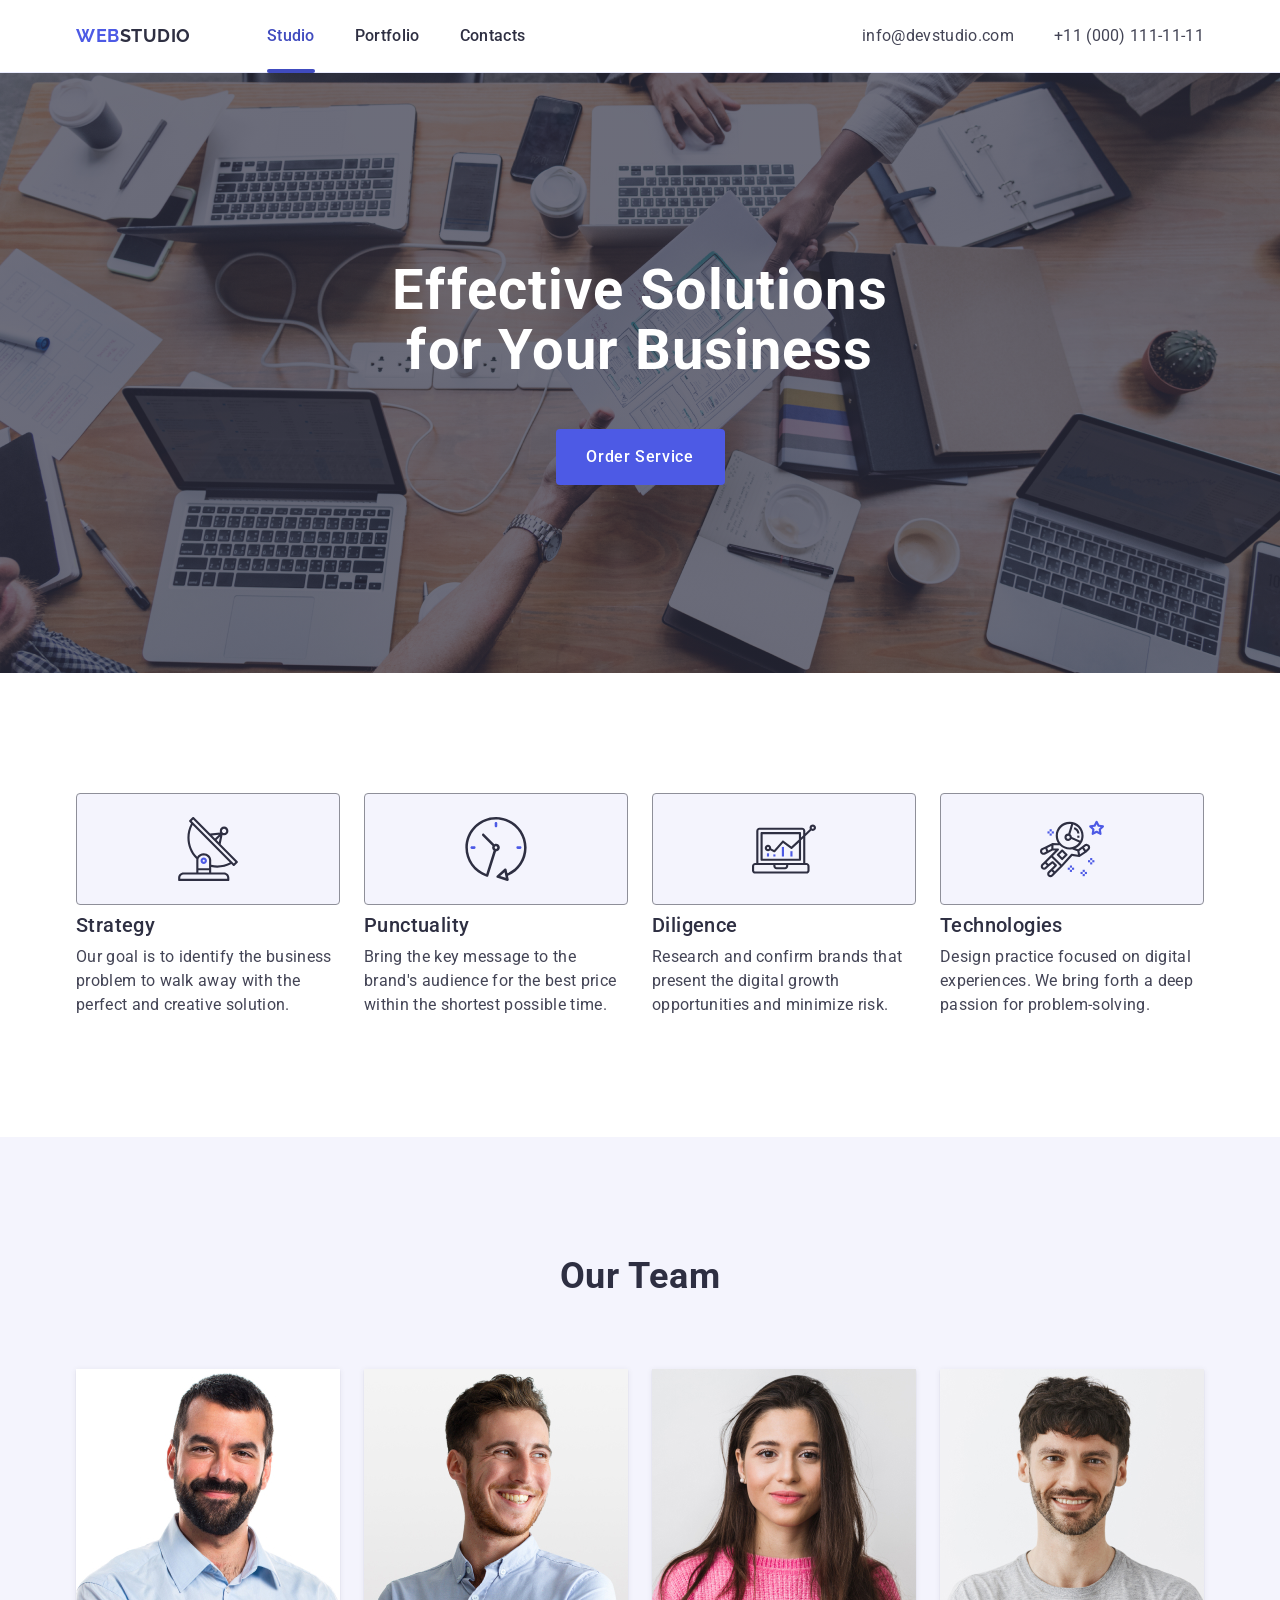
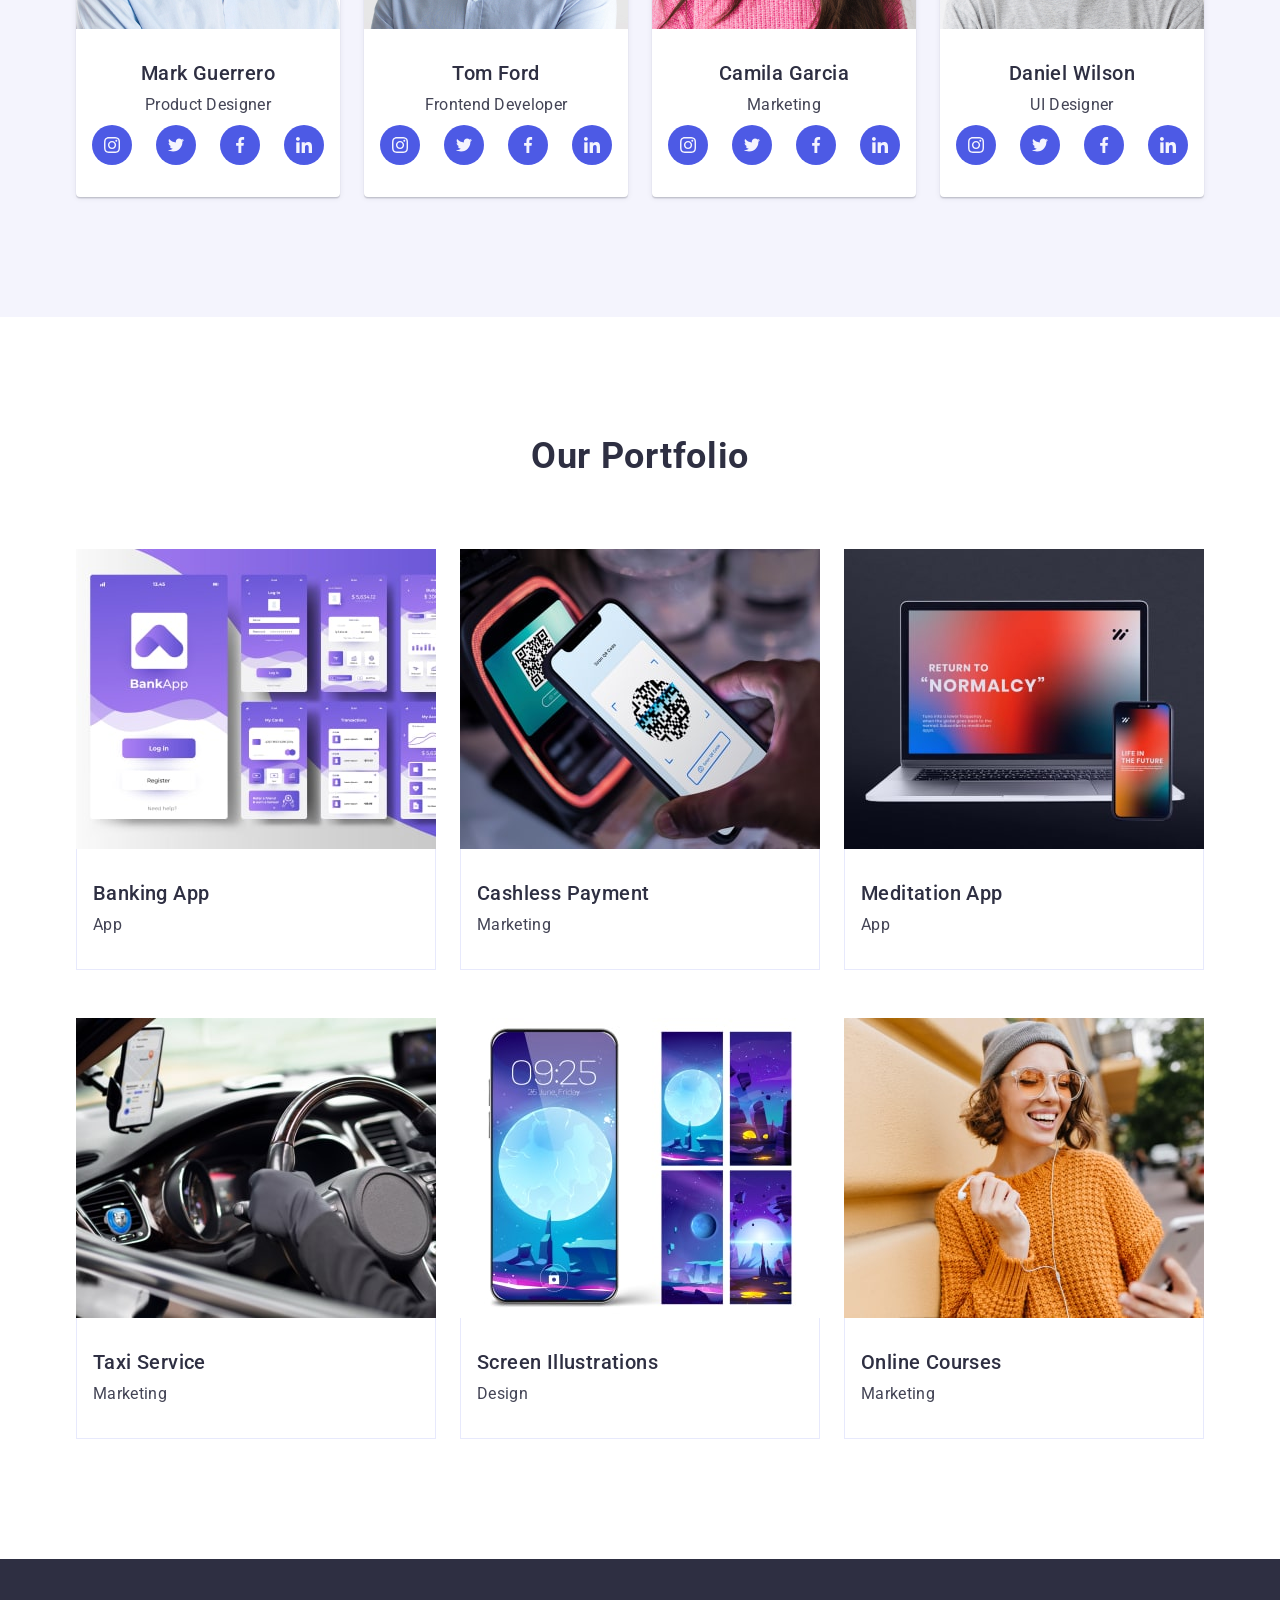
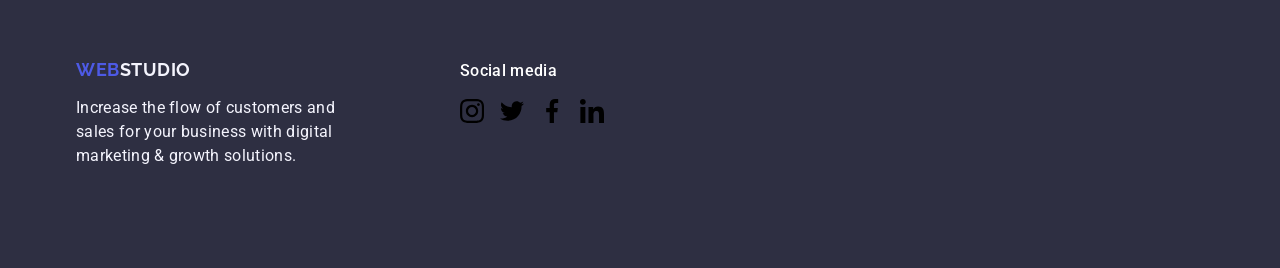
==== commit ae044469: "html + css (4)" ====
--- a/index.html
+++ b/index.html
@@ -19,8 +19,7 @@
   <body>
     <header class="header">
       <div class="container header-container">
-
-  <!-- Header -->
+  
         <nav class="nav">
           <a class="logo-web header-logo" href="./index.html"
             >Web<span class="logo-studio">Studio</span></a
@@ -28,7 +27,7 @@
 
           <ul class="menu-list">
             <li class="menu-item">
-              <a class="menu-link" href="./index.html">Studio</a>
+              <a class="menu-link current" href="./index.html">Studio</a>
             </li>
             <li class="menu-item">
               <a class="menu-link" href="">Portfolio</a>
@@ -55,47 +54,80 @@
       </div>
     </header>
 
-<!-- HERO -->
+
+
+
+
+
+
 
     <main class="main">
-    
+ 
       <section class="hero">
         <div class="container">
           <h1 class="hero-title">Effective Solutions for Your Business</h1>
           <button class="button" type="button">Order Service</button>
         </div>
       </section>
-    
-<!-- Section-one -->
-
+
+
+
+
+
+<!-- SECTION 1 -->
+
+
+
+
+  
       <section class="section-one">
         <div class="container section-one-container">
           <h2 class="visually-hidden">Team's values</h2>
           <ul class="section-one-list">
-            <li class="section-one-item">
-              <h3 class="section-one-text">Strategy</h3>
-              <p class="section-text">
+            <li class="section-one-team-item">
+              <div class="section-one-icon-container">
+                <svg class="photo-icon" width="64" height="64">
+                  <use href="./images/icons.svg#icon-antenna"></use>
+                </svg>
+              </div>
+              <h3 class="section-one-title-text">Strategy</h3>
+              <p class="section-one-text">
                 Our goal is to identify the business problem to walk away with
                 the perfect and creative solution.
               </p>
             </li>
-            <li class="section-one-item">
-              <h3 class="section-one-text">Punctuality</h3>
-              <p class="section-text">
+            <li class="section-one-team-item">
+              <div class="section-one-icon-container">
+                <svg class="photo-icon" width="64" height="64">
+                  <use href="./images/icons.svg#icon-clock"></use>
+                </svg>
+              </div>
+              <h3 class="section-one-title-text">Punctuality</h3>
+              <p class="section-one-text">
                 Bring the key message to the brand's audience for the best price
                 within the shortest possible time.
               </p>
             </li>
-            <li class="section-one-item">
-              <h3 class="section-one-text">Diligence</h3>
-              <p class="section-text">
+            <li class="section-one-team-item">
+              <div class="section-one-icon-container">
+                <svg class="photo-icon" width="64" height="64">
+                  <use href="./images/icons.svg#icon-diagram"></use>
+                </svg>
+              </div>
+              <h3 class="section-one-title-text">Diligence</h3>
+              <p class="section-one-text">
                 Research and confirm brands that present the digital growth
                 opportunities and minimize risk.
               </p>
             </li>
-            <li class="section-one-item">
-              <h3 class="section-one-text">Technologies</h3>
-              <p class="section-text">
+            <li class="section-one-team-item">
+              <div class="section-one-icon-container">
+                <svg class="photo-icon" width="64" height="64">
+                  <use href="./images/icons.svg#icon-astronaut"></use>
+                </svg>
+              </div>
+              <h3 class="section-one-title-text">Technologies</h3>
+              <p class="section-one-text">
                 Design practice focused on digital experiences. We bring forth a
                 deep passion for problem-solving.
               </p>
@@ -104,65 +136,195 @@
         </div>
       </section>
 
-      <!-- Section-two -->
+
+      
+<!-- SECTION 2 -->
+
+
 
       <section class="section-two">
         <div class="container">
-          <h2 class="section-two-team">Our Team</h2>
-          <ul class="section-two-list">
-            <li class="section-two-item">
+          <h2 class="section-two-team-title">Our Team</h2>
+          <ul class="section-two-photo-list">
+            <li class="section-two-photo-item">
               <img
                 src="./images/mark.jpg"
                 alt="Product Designer Photo"
                 width="264"
                 height="260"
               />
-              <div class="section-two-container">
-                <h3 class="section-two-text">Mark Guerrero</h3>
-                <p class="section-two-photo">Product Designer</p>
-              </div>
-            </li>
-            <li class="section-two-item">
+              <div class="section-two-title-container">
+                <h3 class="section-one-title-text">Mark Guerrero</h3>
+                <p class="section-two-photo-text">Product Designer</p>
+                <ul class="section-two-social-icons-list">
+                  <li class="soc-media-icon-item">
+                    <a href="https://instagram.com" class="social-icons-link">
+                      <svg class="section-two-icon" width="16" height="16">
+                        <use href="./images/icons.svg#icon-instagram"></use>
+                      </svg>
+                    </a>
+                  </li>
+                  <li class="soc-media-icon-item">
+                    <a href="https://twitter.com" class="social-icons-link">
+                      <svg class="section-two-icon" width="16" height="16">
+                        <use href="./images/icons.svg#icon-twitter"></use>
+                      </svg>
+                    </a>
+                  </li>
+                  <li class="soc-media-icon-item">
+                    <a href="https://facebook.com" class="social-icons-link">
+                      <svg class="section-two-icon" width="16" height="16">
+                        <use href="./images/icons.svg#icon-facebook"></use>
+                      </svg>
+                    </a>
+                  </li>
+                  <li class="soc-media-icon-item">
+                    <a href="https://linkedin.com" class="social-icons-link">
+                      <svg class="section-two-icon" width="16" height="16">
+                        <use href="./images/icons.svg#icon-linkedin"></use>
+                      </svg>
+                    </a>
+                  </li>
+                </ul>
+              </div>
+            </li>
+            <li class="section-two-photo-item">
               <img
                 src="./images/tom.jpg"
                 alt="Frontend Developer Photo"
                 width="264"
                 height="260"
               />
-              <div class="section-two-container">
-                <h3 class="section-two-text">Tom Ford</h3>
-                <p class="section-two-photo">Frontend Developer</p>
-              </div>
-            </li>
-            <li class="section-two-item">
+              <div class="section-two-title-container">
+                <h3 class="section-one-title-text">Tom Ford</h3>
+                <p class="section-two-photo-text">Frontend Developer</p>
+                <ul class="section-two-social-icons-list">
+                  <li class="soc-media-icon-item">
+                    <a href="https://instagram.com" class="social-icons-link">
+                      <svg class="section-two-icon" width="16" height="16">
+                        <use href="./images/icons.svg#icon-instagram"></use>
+                      </svg>
+                    </a>
+                  </li>
+                  <li class="soc-media-icon-item">
+                    <a href="https://twitter.com" class="social-icons-link">
+                      <svg class="section-two-icon" width="16" height="16">
+                        <use href="./images/icons.svg#icon-twitter"></use>
+                      </svg>
+                    </a>
+                  </li>
+                  <li class="soc-media-icon-item">
+                    <a href="https://facebook.com" class="social-icons-link">
+                      <svg class="section-two-icon" width="16" height="16">
+                        <use href="./images/icons.svg#icon-facebook"></use>
+                      </svg>
+                    </a>
+                  </li>
+                  <li class="soc-media-icon-item">
+                    <a href="https://linkedin.com" class="social-icons-link">
+                      <svg class="section-two-icon" width="16" height="16">
+                        <use href="./images/icons.svg#icon-linkedin"></use>
+                      </svg>
+                    </a>
+                  </li>
+                </ul>
+              </div>
+            </li>
+            <li class="section-two-photo-item">
               <img
                 src="./images/camila.jpg"
                 alt="Marketing Photo"
                 width="264"
                 height="260"
               />
-              <div class="section-two-container">
-                <h3 class="section-two-text">Camila Garcia</h3>
-                <p class="section-two-photo">Marketing</p>
-              </div>
-            </li>
-            <li class="section-two-item">
+              <div class="section-two-title-container">
+                <h3 class="section-one-title-text">Camila Garcia</h3>
+                <p class="section-two-photo-text">Marketing</p>
+                <ul class="section-two-social-icons-list">
+                  <li class="soc-media-icon-item">
+                    <a href="https://instagram.com" class="social-icons-link">
+                      <svg class="section-two-icon" width="16" height="16">
+                        <use href="./images/icons.svg#icon-instagram"></use>
+                      </svg>
+                    </a>
+                  </li>
+                  <li class="soc-media-icon-item">
+                    <a href="https://twitter.com" class="social-icons-link">
+                      <svg class="section-two-icon" width="16" height="16">
+                        <use href="./images/icons.svg#icon-twitter"></use>
+                      </svg>
+                    </a>
+                  </li>
+                  <li class="soc-media-icon-item">
+                    <a href="https://facebook.com" class="social-icons-link">
+                      <svg class="section-two-icon" width="16" height="16">
+                        <use href="./images/icons.svg#icon-facebook"></use>
+                      </svg>
+                    </a>
+                  </li>
+                  <li class="soc-media-icon-item">
+                    <a href="https://linkedin.com" class="social-icons-link">
+                      <svg class="section-two-icon" width="16" height="16">
+                        <use href="./images/icons.svg#icon-linkedin"></use>
+                      </svg>
+                    </a>
+                  </li>
+                </ul>
+              </div>
+            </li>
+            <li class="section-two-photo-item">
               <img
                 src="./images/daniel.jpg"
                 alt="UI Designer Photo"
                 width="264"
                 height="260"
               />
-              <div class="section-two-container">
-                <h3 class="section-two-text">Daniel Wilson</h3>
-                <p class="section-two-photo">UI Designer</p>
+              <div class="section-two-title-container">
+                <h3 class="section-one-title-text">Daniel Wilson</h3>
+                <p class="section-two-photo-text">UI Designer</p>
+                <ul class="section-two-social-icons-list">
+                  <li class="soc-media-icon-item">
+                    <a href="https://instagram.com" class="social-icons-link">
+                      <svg class="section-two-icon" width="16" height="16">
+                        <use href="./images/icons.svg#icon-instagram"></use>
+                      </svg>
+                    </a>
+                  </li>
+                  <li class="soc-media-icon-item">
+                    <a href="https://twitter.com" class="social-icons-link">
+                      <svg class="section-two-icon" width="16" height="16">
+                        <use href="./images/icons.svg#icon-twitter"></use>
+                      </svg>
+                    </a>
+                  </li>
+                  <li class="soc-media-icon-item">
+                    <a href="https://facebook.com" class="social-icons-link">
+                      <svg class="section-two-icon" width="16" height="16">
+                        <use href="./images/icons.svg#icon-facebook"></use>
+                      </svg>
+                    </a>
+                  </li>
+                  <li class="soc-media-icon-item">
+                    <a href="https://linkedin.com" class="social-icons-link">
+                      <svg class="section-two-icon" width="16" height="16">
+                        <use href="./images/icons.svg#icon-linkedin"></use>
+                      </svg>
+                    </a>
+                  </li>
+                </ul>
               </div>
             </li>
           </ul>
         </div>
       </section>
-    
-      <!-- Section-three -->
+
+
+      
+
+<!-- SECTION 3 -->
+
+
+
 
 
       <section class="section-three">
@@ -170,95 +332,194 @@
           <h2 class="section-three-title">Our Portfolio</h2>
           <ul class="section-three-list">
             <li class="section-three-item">
-              <img
-                src="./images/bankingapp.jpg"
-                alt="Banking App Photo"
-                width="360"
-                height="300"
-              />
+              <div class="section-three-wrapper">
+                <img
+                  src="./images/bankingapp.jpg"
+                  alt="Banking App Photo"
+                  width="360"
+                  height="300"
+                />
+                <p class="overlay">
+                  14 Stylish and User-Friendly App Design Concepts · Task
+                  Manager App · Calorie Tracker App · Exotic Fruit Ecommerce App
+                  · Cloud Storage App
+                </p>
+              </div>
               <div class="section-three-container">
-                <h3 class="section-three-text">Banking App</h3>
-                <p class="section-three-photo">App</p>
+                <h3 class="section-three-photo-title">Banking App</h3>
+                <p class="section-three-para">App</p>
               </div>
             </li>
             <li class="section-three-item">
-              <img
-                src="./images/cashlesspayment.jpg"
-                alt="Cashless Payment Photo"
-                width="360"
-                height="300"
-              />
+              <div class="section-three-wrapper">
+                <img
+                  src="./images/cashlesspayment.jpg"
+                  alt="Cashless Payment Photo"
+                  width="360"
+                  height="300"
+                />
+                <p class="overlay">
+                  14 Stylish and User-Friendly App Design Concepts · Task
+                  Manager App · Calorie Tracker App · Exotic Fruit Ecommerce App
+                  · Cloud Storage App
+                </p>
+              </div>
               <div class="section-three-container">
-                <h3 class="section-three-text">Cashless Payment</h3>
-                <p class="section-three-photo">Marketing</p>
+                <h3 class="section-three-photo-title">Cashless Payment</h3>
+                <p class="section-three-para">Marketing</p>
               </div>
             </li>
             <li class="section-three-item">
-              <img
-                src="./images/meditationapp.jpg"
-                alt="Meditation App Photo"
-                width="360"
-                height="300"
-              />
+              <div class="section-three-wrapper">
+                <img
+                  src="./images/meditationapp.jpg"
+                  alt="Meditation App Photo"
+                  width="360"
+                  height="300"
+                />
+                <p class="overlay">
+                  14 Stylish and User-Friendly App Design Concepts · Task
+                  Manager App · Calorie Tracker App · Exotic Fruit Ecommerce App
+                  · Cloud Storage App
+                </p>
+              </div>
+
               <div class="section-three-container">
-                <h3 class="section-three-text">Meditation App</h3>
-                <p class="section-three-photo">App</p>
+                <h3 class="section-three-photo-title">Meditation App</h3>
+                <p class="section-three-para">App</p>
               </div>
             </li>
             <li class="section-three-item">
-              <img
-                src="./images/taxiservice.jpg"
-                alt="Taxi Service Photo"
-                width="360"
-                height="300"
-              />
+              <div class="section-three-wrapper">
+                <img
+                  src="./images/taxiservice.jpg"
+                  alt="Taxi Service Photo"
+                  width="360"
+                  height="300"
+                />
+                <p class="overlay">
+                  14 Stylish and User-Friendly App Design Concepts · Task
+                  Manager App · Calorie Tracker App · Exotic Fruit Ecommerce App
+                  · Cloud Storage App
+                </p>
+              </div>
+
               <div class="section-three-container">
-                <h3 class="section-three-text">Taxi Service</h3>
-                <p class="section-three-photo">Marketing</p>
+                <h3 class="section-three-photo-title">Taxi Service</h3>
+                <p class="section-three-para">Marketing</p>
               </div>
             </li>
             <li class="section-three-item">
-              <img
-                src="./images/screeniiiustrations.jpg"
-                alt="Screen Illustration Photo"
-                width="360"
-                height="300"
-              />
+              <div class="section-three-wrapper">
+                <img
+                  src="./images/screeniiiustrations.jpg"
+                  alt="Screen Illustration Photo"
+                  width="360"
+                  height="300"
+                />
+                <p class="overlay">
+                  14 Stylish and User-Friendly App Design Concepts · Task
+                  Manager App · Calorie Tracker App · Exotic Fruit Ecommerce App
+                  · Cloud Storage App
+                </p>
+              </div>
               <div class="section-three-container">
-                <h3 class="section-three-text">Screen Illustrations</h3>
-                <p class="section-three-photo">Design</p>
+                <h3 class="section-three-photo-title">Screen Illustrations</h3>
+                <p class="section-three-para">Design</p>
               </div>
             </li>
             <li class="section-three-item">
-              <img
-                src="./images/onlinecourses.jpg"
-                alt="Online Courses Photo"
-                width="360"
-                height="300"
-              />
+              <div class="section-three-wrapper">
+                <img
+                  src="./images/onlinecourses.jpg"
+                  alt="Online Courses Photo"
+                  width="360"
+                  height="300"
+                />
+                <p class="overlay">
+                  14 Stylish and User-Friendly App Design Concepts · Task
+                  Manager App · Calorie Tracker App · Exotic Fruit Ecommerce App
+                  · Cloud Storage App
+                </p>
+              </div>
+
               <div class="section-three-container">
-                <h3 class="section-three-text">Online Courses</h3>
-                <p class="section-three-photo">Marketing</p>
+                <h3 class="section-three-photo-title">Online Courses</h3>
+                <p class="section-three-para">Marketing</p>
               </div>
             </li>
           </ul>
         </div>
       </section>
     </main>
- 
+
+
+
+
+
+
+    <!--Footer-->
+
+
+
     
-<!-- Footer -->
-
-    <footer class="footer">
-      <div class="container">
-        <a class="logo-web footer-logo" href="./index.html"
-          >Web<span class="logo-studio">Studio</span></a
-        >
-        <p class="footer-text">
-          Increase the flow of customers and sales for your business with
-          digital marketing & growth solutions.
-        </p>
+    <footer class="page-footer">
+      <div class="container footer-container">
+        <div class="logo-subcontainer">
+          <a class="logo-web footer-logo" href="./index.html"
+            >Web<span class="logo-studio">Studio</span></a
+          >
+          <p class="footer-text">
+            Increase the flow of customers and sales for your business with
+            digital marketing & growth solutions.
+          </p>
+        </div>
+        <div class="soc-media-subcontainer">
+          <p class="footer-para">Social media</p>
+          <ul class="footer-icons-list">
+            <li class="footer-icons-item">
+              <a
+                href="https://instagram.com"
+                class="soc-media-link footer-soc-media-link"
+              >
+                <svg class="media-icon" width="24" height="24">
+                  <use href="./images/icons.svg#icon-instagram"></use>
+                </svg>
+              </a>
+            </li>
+            <li class="footer-icons-item">
+              <a
+                href="https://twitter.com"
+                class="soc-media-link footer-soc-media-link"
+              >
+                <svg class="media-icon" width="24" height="24">
+                  <use href="./images/icons.svg#icon-twitter"></use>
+                </svg>
+              </a>
+            </li>
+            <li class="footer-icons-item">
+              <a
+                href="https://facebook.com"
+                class="soc-media-link footer-soc-media-link"
+              >
+                <svg class="media-icon" width="24" height="24">
+                  <use href="./images/icons.svg#icon-facebook"></use>
+                </svg>
+              </a>
+            </li>
+            <li class="footer-icons-item">
+              <a
+                href="https://linkedin.com"
+                class="soc-media-link footer-soc-media-link"
+              >
+                <svg class="media-icon" width="24" height="24">
+                  <use href="./images/icons.svg#icon-linkedin"></use>
+                </svg>
+              </a>
+            </li>
+          </ul>
+        </div>
       </div>
     </footer>
   </body>
-</html>
+</html>
--- a/css/styles.css
+++ b/css/styles.css
@@ -1,8 +1,10 @@
 body {
-  font-family: "Roboto", sans-serif;
+  font-family: 'Roboto', sans-serif;
   background: #fff;
   color: #434455;
 }
+
+/* reset */
 
 ul {
   list-style-type: none;
@@ -28,17 +30,20 @@
   padding: 0;
 }
 
+/* common */
+
 .container {
   max-width: 1158px;
   padding: 0 15px;
   margin: 0 auto;
 }
 
-/* <!-- Header --> */
-
+/* header */
 
 .header {
   border-bottom: 1px solid #e7e9fc;
+  box-shadow: 0 1px 6px 0 rgba(46, 47, 66, 0.08),
+    0 1px 1px 0 rgba(46, 47, 66, 0.16), 0 2px 1px 0 rgba(46, 47, 66, 0.08);
 }
 
 .header-container {
@@ -57,10 +62,8 @@
   align-items: center;
 }
 
-
-
 .logo-web {
-  font-family: "Raleway", sans-serif;
+  font-family: 'Raleway', sans-serif;
   font-weight: 700;
   font-size: 18px;
   line-height: 1.17;
@@ -78,11 +81,6 @@
   color: #2e2f42;
 }
 
-.footer-logo .logo-studio {
-  color: #f4f4fd;
-}
-
-
 .menu-link {
   display: block;
   padding: 24px 0;
@@ -91,11 +89,22 @@
   line-height: 1.5;
   letter-spacing: 0.02em;
   color: #2e2f42;
-}
-
-.menu-link:hover,
-.menu-link:focus {
-  color: #404bbf;
+  transition: color 250ms cubic-bezier(0.4, 0, 0.2, 1);
+}
+
+.menu-link.current {
+  position: relative;
+}
+
+.menu-link.current::after {
+  content: '';
+  position: absolute;
+  left: 0;
+  bottom: -1px;
+  border-radius: 2px;
+  width: 100%;
+  height: 4px;
+  background-color: #404bbf;
 }
 
 .address {
@@ -108,31 +117,46 @@
   align-items: center;
   gap: 40px;
 }
+
 .contacts-info {
   display: block;
+  padding: 24px 0;
   font-weight: 400;
-  padding: 24px 0;
   font-size: 16px;
   line-height: 1.5;
   letter-spacing: 0.02em;
   color: #434455;
- 
-}
-
+  transition: color 250ms cubic-bezier(0.4, 0, 0.2, 1);
+}
+
+.menu-link:hover,
+.menu-link:focus,
 .contacts-info:hover,
-.contacts-info:focus {
+.contacts-info:focus,
+.menu-link.current {
   color: #404bbf;
 }
 
-/* <!-- HERO --> */
+
 
 .hero {
   background: #2e2f42;
   height: 600px;
-  display: flex;
-  align-items: center;
-  padding: 188px 0 188px;
- 
+  max-width: 1440px;
+  display: flex;
+  align-items: center;
+  padding: 188px 0;
+  margin-left: auto;
+  margin-right: auto;
+  background-image: linear-gradient(
+      to bottom,
+      rgba(46, 47, 66, 0.7),
+      rgba(46, 47, 66, 0.7)
+    ),
+    url(../images/people-office.jpg);
+  background-repeat: no-repeat;
+  background-position: center center;
+  background-size: cover;
 }
 
 .hero-title {
@@ -161,14 +185,23 @@
   margin: 48px auto 0 auto;
   display: block;
   border: none;
+  transition-property: background-color;
+  transition-duration: 250ms;
+  transition-timing-function: cubic-bezier(0.4, 0, 0.2, 1);
 }
 
 .button:hover,
 .button:focus {
-background-color: #404bbf;
-}
-
-/* <!-- Section-one --> */
+  background-color: #404bbf;
+}
+
+
+
+
+
+
+
+
 
 .visually-hidden {
   position: absolute;
@@ -183,6 +216,10 @@
   overflow: hidden;
 }
 
+
+
+
+
 .section-one {
   padding: 120px 0 120px;
 }
@@ -190,14 +227,13 @@
 .section-one-list {
   display: flex;
   gap: 24px;
-  
+}
+
+.section-one-title-text {
+  margin-bottom: 8px;
 }
 
 .section-one-text {
-  margin-bottom: 8px;
-}
-
-.section-text {
   font-weight: 400;
   font-size: 16px;
   line-height: 1.5;
@@ -210,42 +246,48 @@
   margin-left: auto;
 }
 
-.section-one-item {
-
+.section-one-team-item {
   width: calc((100% - 72px) / 4);
 }
+
+.section-one-icon-container {
+  display: flex;
+  align-items: center;
+  justify-content: center;
+  height: 112px;
+  background: #f4f4fd;
+  border: 1px solid #8e8f99;
+  border-radius: 4px;
+  margin-bottom: 8px;
+}
+
+/* our team */
 
 img {
   display: block;
 }
 
-/*  <!-- Section-two --> */
-
-.section-two-list {
+.section-two-photo-list {
   display: flex;
   gap: 24px;
 }
 
-.section-two-container {
+.section-two-title-container {
   text-align: center;
   padding-top: 32px;
   padding-bottom: 32px;
-
-}
-
-.section-two-text {
+}
+
+.section-one-title-text {
   font-weight: 500;
   font-size: 20px;
   line-height: 1.2;
   letter-spacing: 0.02em;
   text-transform: capitalize;
   color: #2e2f42;
-  margin-bottom: 8px;
-  
-  
-}
-
-.section-two-photo {
+}
+
+.section-two-photo-text {
   font-weight: 400;
   font-size: 16px;
   line-height: 1.5;
@@ -259,14 +301,14 @@
   padding: 120px 0 120px;
 }
 
-.section-two-item {
+.section-two-photo-item {
   background-color: #ffffff;
   border-radius: 0 0 4px 4px;
   box-shadow: 0 2px 1px 0 rgba(46, 47, 66, 0.08),
     0 1px 1px 0 rgba(46, 47, 66, 0.16), 0 1px 6px 0 rgba(46, 47, 66, 0.08);
 }
 
-.section-two-team {
+.section-two-team-title {
   font-weight: 700;
   font-size: 36px;
   line-height: 1.11;
@@ -277,11 +319,51 @@
   margin-bottom: 72px;
 }
 
-.section-two-item {
+.section-two-photo-item {
   width: calc((100% - 72px) / 4);
 }
 
-/*   <!-- Section-three --> */
+.section-two-social-icons-list {
+  display: flex;
+  justify-content: center;
+  gap: 24px;
+  margin-top: 8px;
+}
+
+.social-icons-link {
+  width: 40px;
+  height: 40px;
+  background-color: #4d5ae5;
+  border-radius: 50%;
+  display: flex;
+  align-items: center;
+  justify-content: center;
+}
+
+.section-two-icon {
+  fill: #f4f4fd;
+}
+
+.social-icons-link {
+  transition-property: background-color;
+  transition-duration: 250ms;
+  transition-timing-function: cubic-bezier(0.4, 0, 0.2, 1);
+}
+
+.social-icons-link:hover,
+.social-icons-link:focus {
+  background-color: #404bbf;
+}
+
+
+
+
+
+/* SECTIONS 3 */
+
+
+
+
 
 .section-three {
   padding: 120px 0 120px 0;
@@ -292,7 +374,6 @@
   flex-wrap: wrap;
   column-gap: 24px;
   row-gap: 48px;
-
 }
 
 .section-three-container {
@@ -301,7 +382,7 @@
   border-right: 1px solid #e7e9fc;
   padding: 32px 16px;
 }
-    
+
 .section-three-title {
   font-weight: 700;
   font-size: 36px;
@@ -317,7 +398,7 @@
   width: calc((100% - 48px) / 3);
 }
 
-.section-three-text {
+.section-three-photo-title {
   display: block;
   font-weight: 500;
   font-size: 20px;
@@ -327,7 +408,7 @@
   margin-bottom: 8px;
 }
 
-.section-three-photo {
+.section-three-para {
   display: block;
   margin: 0;
   font-weight: 400;
@@ -337,11 +418,55 @@
   color: #434455;
 }
 
-/* Footer */
-
-.footer-logo {
-  margin-bottom: 16px;
-  display: inline-block;
+.section-three-wrapper {
+  position: relative;
+  overflow: hidden;
+}
+
+.overlay {
+  position: absolute;
+  left: 0;
+  top: 0;
+  width: 100%;
+  height: 100%;
+  font-weight: 400;
+  font-size: 16px;
+  line-height: 1.5;
+  letter-spacing: 0.02em;
+  color: #f4f4fd;
+  background: #4d5ae5;
+  transition: transform 250ms cubic-bezier(0.4, 0, 0.2, 1);
+  transform: translateY(100%);
+  padding: 40px 32px;
+}
+
+.section-three-item:hover .overlay {
+  transform: translateY(0%);
+}
+
+.section-three-item {
+  transition: box-shadow 0.25s cubic-bezier(0.4, 0, 0.2, 1);
+  cursor: pointer;
+}
+
+.section-three-item:hover {
+  box-shadow: 0 2px 1px 0 rgba(46, 47, 66, 0.08),
+    0 1px 1px 0 rgba(46, 47, 66, 0.16), 0 1px 6px 0 rgba(46, 47, 66, 0.08);
+}
+
+
+
+
+
+
+
+
+
+
+
+
+.footer-logo .logo-studio {
+  color: #f4f4fd;
 }
 
 .footer-text {
@@ -354,10 +479,58 @@
   margin: 0;
 }
 
-
-.footer {
+.footer-logo {
+  margin-bottom: 16px;
+  display: inline-block;
+}
+
+.page-footer {
   background-color: #2e2f42;
   padding-top: 100px;
   padding-bottom: 100px;
   margin: 0 auto;
 }
+
+.soc-media-subcontainer {
+  display: flex;
+  flex-direction: column;
+}
+
+.logo-subcontainer {
+  margin-right: 120px;
+}
+
+.footer-icons-list {
+  display: flex;
+  justify-content: center;
+  gap: 16px;
+}
+
+.footer-icons-item {
+  display: inline-block;
+}
+
+.footer-para {
+  margin-bottom: 16px;
+  font-weight: 500;
+  font-size: 16px;
+  line-height: 1.5;
+  letter-spacing: 0.02em;
+  color: #fff;
+}
+
+.footer-container {
+  display: flex;
+  align-items: baseline;
+}
+
+.footer-soc-media-link {
+  transition-property: background-color;
+  transition-duration: 250ms;
+  transition-timing-function: cubic-bezier(0.4, 0, 0.2, 1);
+}
+
+.footer-soc-media-link:hover,
+.footer-soc-media-link:focus {
+  background-color: #5e5cf5;
+}
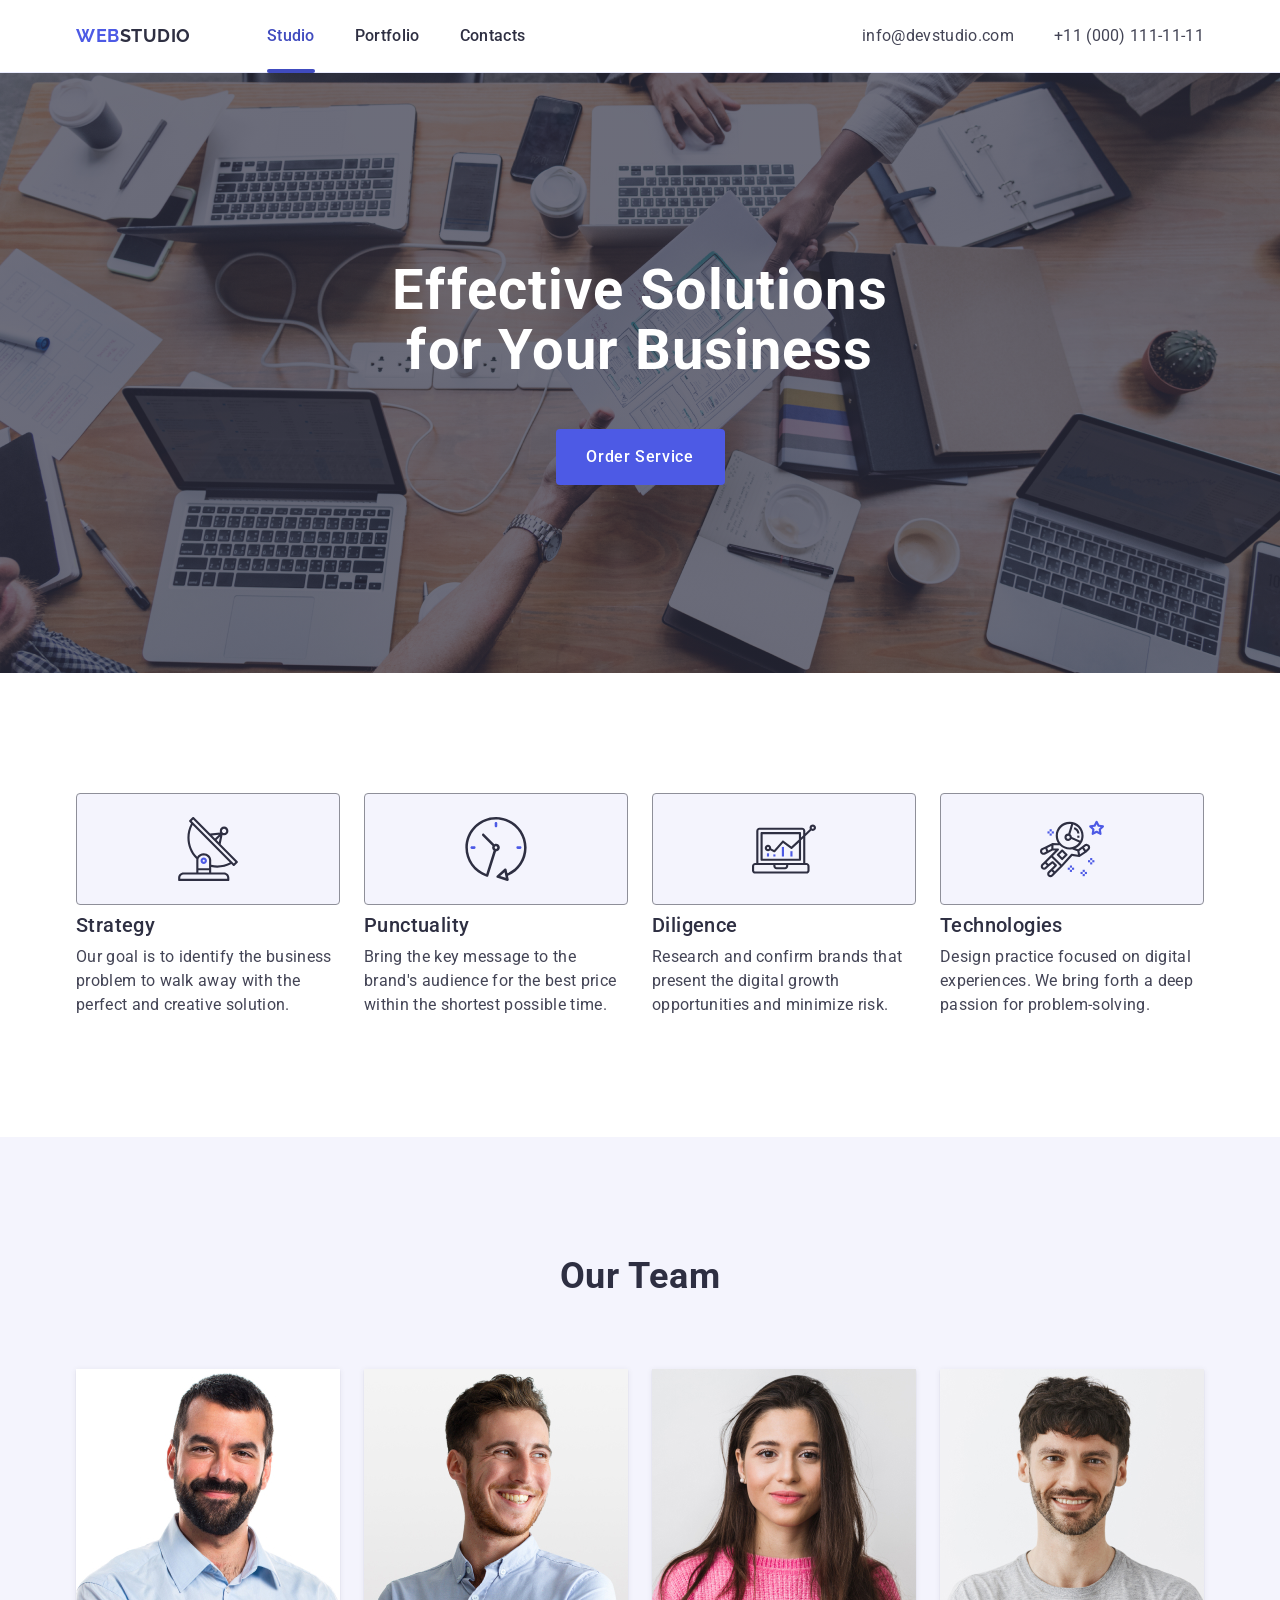
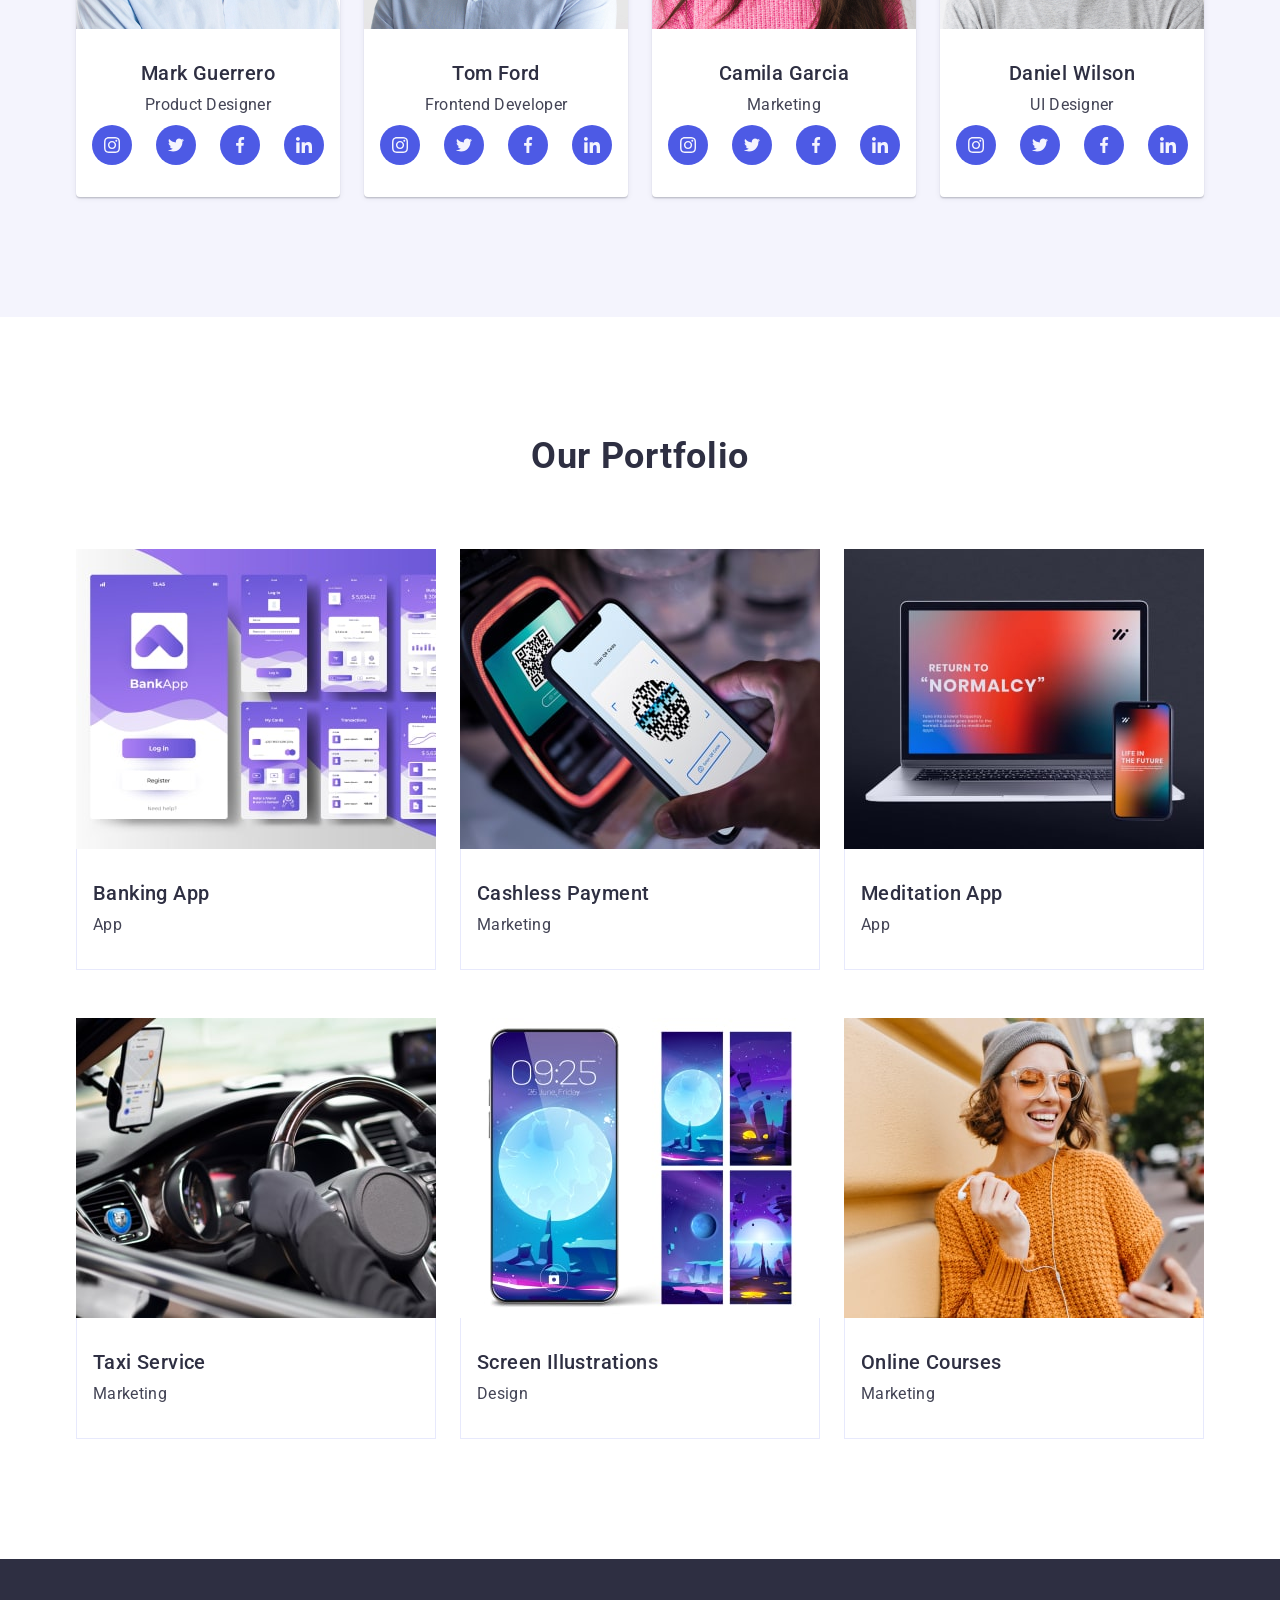
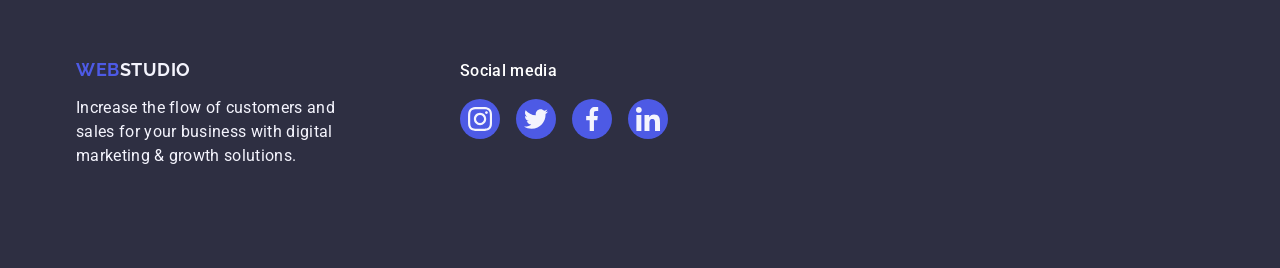
==== commit 5acab53b: "html + css (4.4)" ====
--- a/index.html
+++ b/index.html
@@ -457,69 +457,63 @@
 
 
 
-
-    <!--Footer-->
-
-
-
-    
-    <footer class="page-footer">
-      <div class="container footer-container">
-        <div class="logo-subcontainer">
-          <a class="logo-web footer-logo" href="./index.html"
-            >Web<span class="logo-studio">Studio</span></a
-          >
-          <p class="footer-text">
-            Increase the flow of customers and sales for your business with
-            digital marketing & growth solutions.
-          </p>
-        </div>
-        <div class="soc-media-subcontainer">
-          <p class="footer-para">Social media</p>
-          <ul class="footer-icons-list">
-            <li class="footer-icons-item">
-              <a
-                href="https://instagram.com"
-                class="soc-media-link footer-soc-media-link"
-              >
-                <svg class="media-icon" width="24" height="24">
-                  <use href="./images/icons.svg#icon-instagram"></use>
-                </svg>
-              </a>
-            </li>
-            <li class="footer-icons-item">
-              <a
-                href="https://twitter.com"
-                class="soc-media-link footer-soc-media-link"
-              >
-                <svg class="media-icon" width="24" height="24">
-                  <use href="./images/icons.svg#icon-twitter"></use>
-                </svg>
-              </a>
-            </li>
-            <li class="footer-icons-item">
-              <a
-                href="https://facebook.com"
-                class="soc-media-link footer-soc-media-link"
-              >
-                <svg class="media-icon" width="24" height="24">
-                  <use href="./images/icons.svg#icon-facebook"></use>
-                </svg>
-              </a>
-            </li>
-            <li class="footer-icons-item">
-              <a
-                href="https://linkedin.com"
-                class="soc-media-link footer-soc-media-link"
-              >
-                <svg class="media-icon" width="24" height="24">
-                  <use href="./images/icons.svg#icon-linkedin"></use>
-                </svg>
-              </a>
-            </li>
-          </ul>
-        </div>
+  <footer class="page-footer">
+    <div class="container footer-container">
+      <div class="logo-subcontainer">
+        <a class="logo-web footer-logo" href="./index.html"
+          >Web<span class="logo-studio">Studio</span></a
+        >
+        <p class="footer-text">
+          Increase the flow of customers and sales for your business with
+          digital marketing & growth solutions.
+        </p>
       </div>
-    </footer>
-  </body>
+      <div class="soc-media-subcontainer">
+        <p class="footer-para">Social media</p>
+        <ul class="footer-icons-list">
+          <li class="footer-icons-item">
+            <a
+              href="https://instagram.com"
+              class="social-icons-link footer-soc-media-link"
+            >
+              <svg class="section-two-icon" width="24" height="24">
+                <use href="./images/icons.svg#icon-instagram"></use>
+              </svg>
+            </a>
+          </li>
+          <li class="footer-icons-item">
+            <a
+              href="https://twitter.com"
+              class="social-icons-link footer-soc-media-link"
+            >
+              <svg class="section-two-icon" width="24" height="24">
+                <use href="./images/icons.svg#icon-twitter"></use>
+              </svg>
+            </a>
+          </li>
+          <li class="footer-icons-item">
+            <a
+              href="https://facebook.com"
+              class="social-icons-link footer-soc-media-link"
+            >
+              <svg class="section-two-icon" width="24" height="24">
+                <use href="./images/icons.svg#icon-facebook"></use>
+              </svg>
+            </a>
+          </li>
+          <li class="footer-icons-item">
+            <a
+              href="https://linkedin.com"
+              class="social-icons-link footer-soc-media-link"
+            >
+              <svg class="section-two-icon" width="24" height="24">
+                <use href="./images/icons.svg#icon-linkedin"></use>
+              </svg>
+            </a>
+          </li>
+        </ul>
+      </div>
+    </div>
+  </footer>
+</body>
 </html>
--- a/css/styles.css
+++ b/css/styles.css
@@ -460,11 +460,6 @@
 
 
 
-
-
-
-
-
 .footer-logo .logo-studio {
   color: #f4f4fd;
 }
@@ -532,5 +527,5 @@
 
 .footer-soc-media-link:hover,
 .footer-soc-media-link:focus {
-  background-color: #5e5cf5;
+  background-color: #31d0aa;
 }
